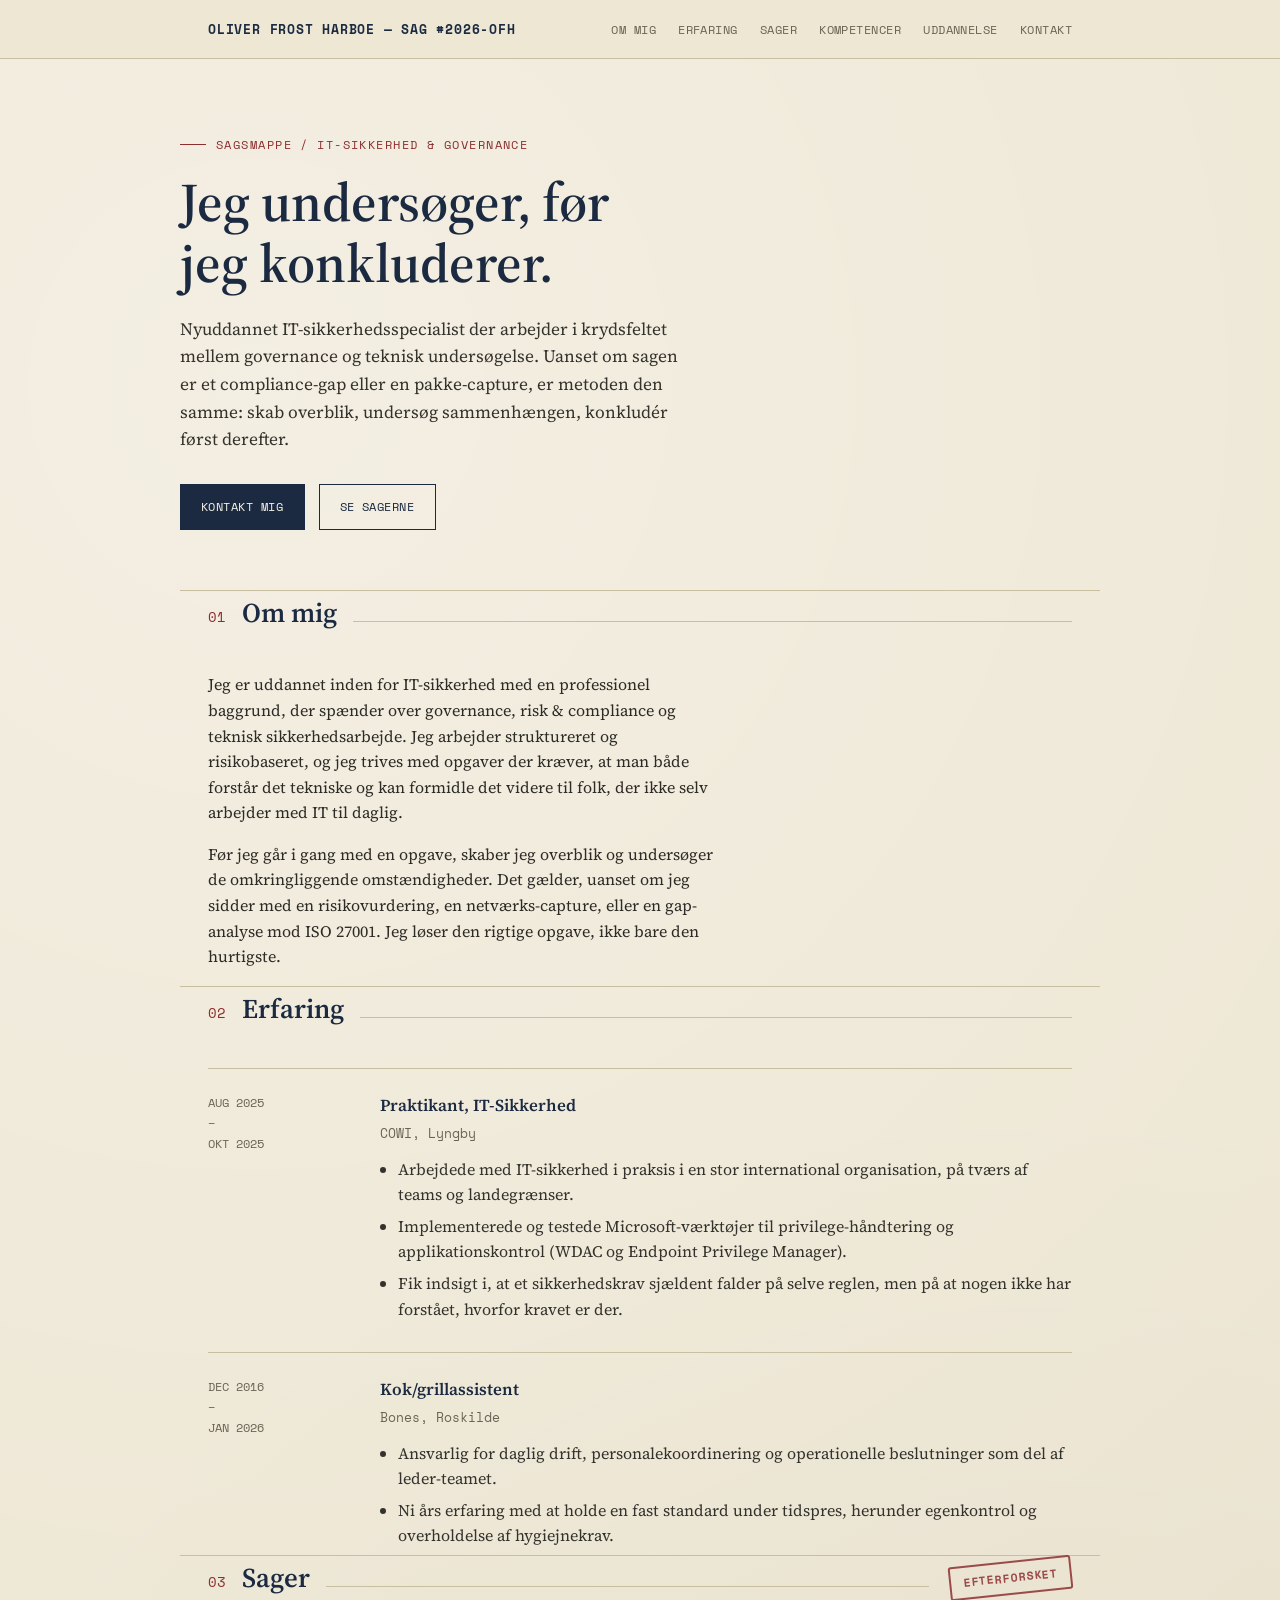
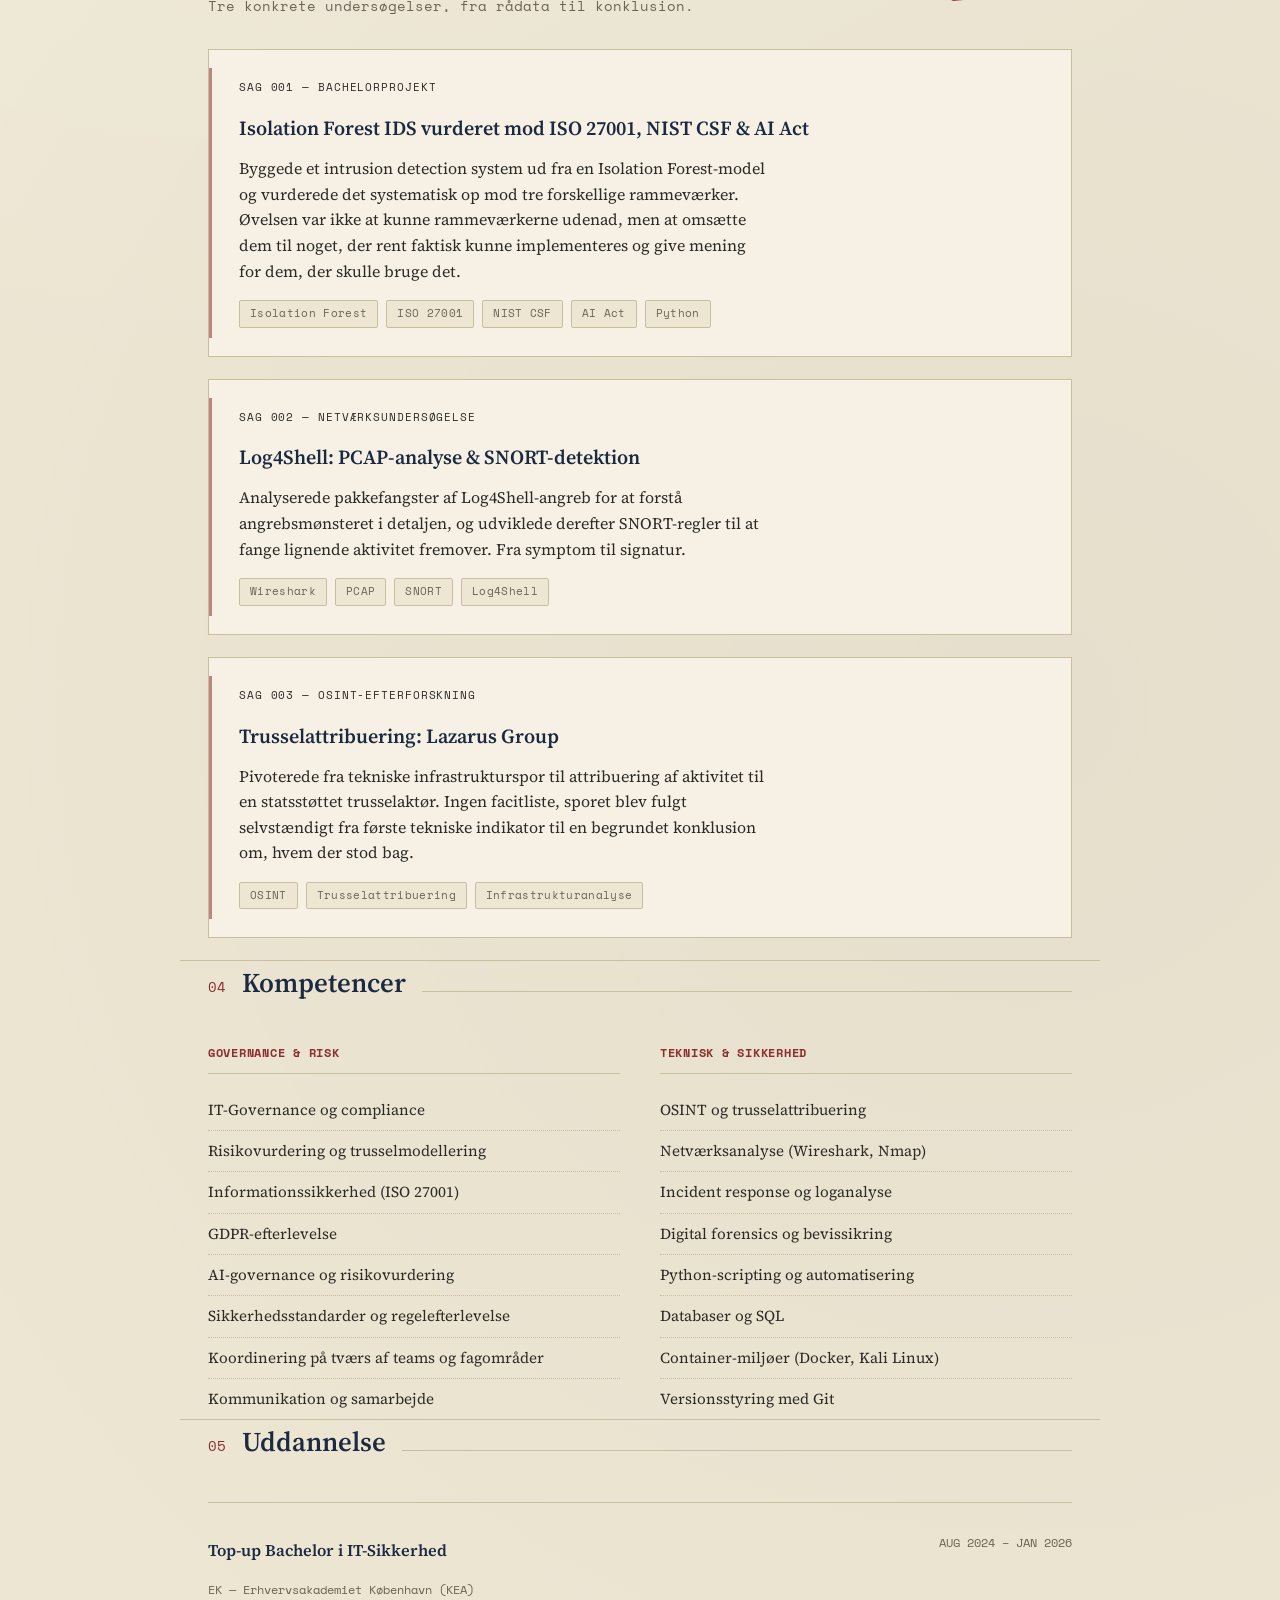
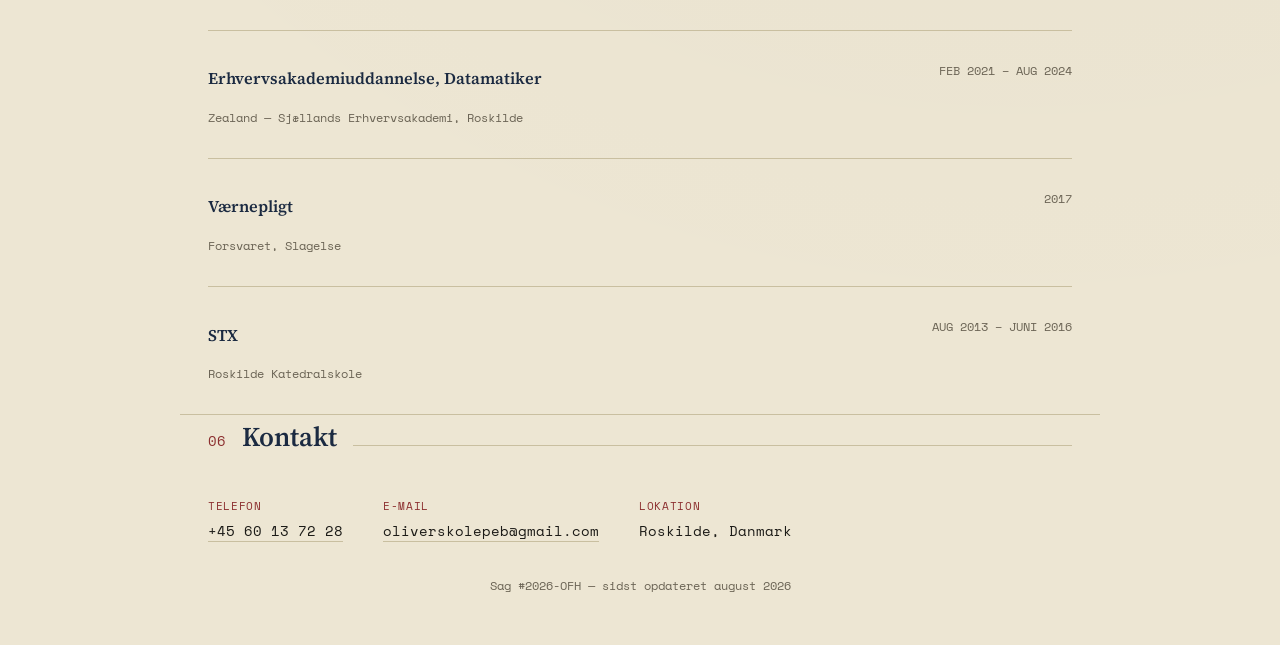
==== index.html @ cbd9ecd0 "Add files via upload" ====
<!DOCTYPE html>
<html lang="da">
<head>
<meta charset="UTF-8">
<meta name="viewport" content="width=device-width, initial-scale=1.0">
<title>Oliver Frost Harboe | IT-sikkerhed &amp; Governance</title>
<meta name="description" content="Oliver Frost Harboe — IT-sikkerhedsspecialist. Governance, risk &amp; compliance samt teknisk sikkerhedsundersøgelse.">
<link rel="preconnect" href="https://fonts.googleapis.com">
<link rel="preconnect" href="https://fonts.gstatic.com" crossorigin>
<link href="https://fonts.googleapis.com/css2?family=Source+Serif+4:opsz,wght@8..60,400;8..60,500;8..60,600;8..60,700&family=Space+Mono:wght@400;700&display=swap" rel="stylesheet">
<style>
  :root{
    --paper:#EDE6D3;
    --paper-light:#F6F1E4;
    --paper-dark:#E2D9C0;
    --ink:#1C1B17;
    --navy:#1B2A41;
    --stamp:#8C2F2F;
    --muted:#6B6455;
    --line:#C9BFA0;
    --serif: "Source Serif 4", Georgia, serif;
    --mono: "Space Mono", "Courier New", monospace;
  }

  *{box-sizing:border-box;}
  html{scroll-behavior:smooth;}
  @media (prefers-reduced-motion: reduce){
    html{scroll-behavior:auto;}
    *{animation-duration:0.01ms !important; animation-iteration-count:1 !important; transition-duration:0.01ms !important;}
  }

  body{
    margin:0;
    background:var(--paper);
    background-image:
      radial-gradient(circle at 20% 10%, rgba(255,255,255,0.35), transparent 45%),
      radial-gradient(circle at 80% 60%, rgba(0,0,0,0.03), transparent 50%);
    color:var(--ink);
    font-family:var(--serif);
    line-height:1.6;
    -webkit-font-smoothing:antialiased;
  }

  a{color:inherit;}
  ::selection{background:var(--stamp); color:var(--paper-light);}

  .wrap{max-width:920px; margin:0 auto; padding:0 28px;}

  /* ---------- nav ---------- */
  header.nav{
    position:sticky; top:0; z-index:50;
    background:rgba(237,230,211,0.92);
    backdrop-filter:blur(6px);
    border-bottom:1px solid var(--line);
  }
  .nav-inner{
    max-width:920px; margin:0 auto; padding:16px 28px;
    display:flex; align-items:baseline; justify-content:space-between;
    gap:16px; flex-wrap:wrap;
  }
  .nav-name{
    font-family:var(--mono); font-weight:700; font-size:0.82rem;
    letter-spacing:0.06em; text-transform:uppercase; color:var(--navy);
    text-decoration:none;
  }
  .nav-links{display:flex; gap:22px; flex-wrap:wrap; list-style:none; margin:0; padding:0;}
  .nav-links a{
    font-family:var(--mono); font-size:0.72rem; letter-spacing:0.04em;
    text-transform:uppercase; text-decoration:none; color:var(--muted);
    border-bottom:1px solid transparent; padding-bottom:2px;
    transition:color 0.15s ease, border-color 0.15s ease;
  }
  .nav-links a:hover, .nav-links a:focus-visible{color:var(--stamp); border-color:var(--stamp);}

  /* ---------- hero ---------- */
  .hero{padding:76px 0 60px; border-bottom:1px solid var(--line);}
  .eyebrow{
    font-family:var(--mono); font-size:0.75rem; letter-spacing:0.12em;
    text-transform:uppercase; color:var(--stamp); margin:0 0 18px;
    display:flex; align-items:center; gap:10px;
  }
  .eyebrow::before{content:""; width:26px; height:1px; background:var(--stamp); display:inline-block;}
  h1.headline{
    font-family:var(--serif); font-weight:600; font-size:clamp(2.1rem, 5vw, 3.4rem);
    line-height:1.12; margin:0 0 22px; max-width:16ch;
    color:var(--navy);
  }
  .hero p.lede{max-width:56ch; font-size:1.08rem; color:#33322c; margin:0 0 30px;}
  .hero-actions{display:flex; gap:14px; flex-wrap:wrap;}
  .btn{
    font-family:var(--mono); font-size:0.78rem; letter-spacing:0.04em;
    text-transform:uppercase; text-decoration:none; padding:12px 20px;
    border:1px solid var(--navy); color:var(--navy); display:inline-block;
    transition:background 0.15s ease, color 0.15s ease;
  }
  .btn:hover, .btn:focus-visible{background:var(--navy); color:var(--paper-light);}
  .btn.primary{background:var(--navy); color:var(--paper-light);}
  .btn.primary:hover, .btn.primary:focus-visible{background:var(--stamp); border-color:var(--stamp);}

  /* ---------- section shell ---------- */
  section{padding:64px 0; border-bottom:1px solid var(--line);}
  section:last-of-type{border-bottom:none;}
  .section-head{display:flex; align-items:baseline; gap:16px; margin-bottom:38px;}
  .section-num{font-family:var(--mono); color:var(--stamp); font-size:0.85rem;}
  h2.section-title{
    font-family:var(--serif); font-weight:600; font-size:1.7rem; margin:0;
    color:var(--navy);
  }
  .section-rule{flex:1; height:1px; background:var(--line);}

  .fade{opacity:0; transform:translateY(14px); transition:opacity 0.6s ease, transform 0.6s ease;}
  .fade.in{opacity:1; transform:translateY(0);}

  /* ---------- about ---------- */
  .about p{max-width:64ch; margin:0 0 16px; color:#2c2b26;}

  /* ---------- experience (dossier entries) ---------- */
  .entry{
    display:grid; grid-template-columns:150px 1fr; gap:22px;
    padding:24px 0; border-top:1px solid var(--line);
  }
  .entry:last-child{padding-bottom:0;}
  .entry-meta{font-family:var(--mono); font-size:0.74rem; color:var(--muted); line-height:1.7;}
  .entry-role{font-weight:600; font-size:1.05rem; color:var(--navy); margin:0 0 4px; font-family:var(--serif);}
  .entry-org{font-family:var(--mono); font-size:0.8rem; color:var(--muted); margin:0 0 12px;}
  .entry ul{margin:0; padding-left:18px; color:#33322c;}
  .entry li{margin-bottom:6px;}

  /* ---------- case files ---------- */
  .stamp{
    display:inline-block; border:2.5px solid var(--stamp); color:var(--stamp);
    font-family:var(--mono); font-weight:700; font-size:0.72rem;
    letter-spacing:0.08em; text-transform:uppercase; padding:6px 12px;
    transform:rotate(-6deg); border-radius:3px;
    mix-blend-mode:multiply; opacity:0.85; white-space:nowrap;
  }
  .case-intro{display:flex; align-items:center; justify-content:space-between; gap:20px; flex-wrap:wrap; margin-bottom:8px;}

  .case{
    background:var(--paper-light);
    border:1px solid var(--line);
    padding:28px 30px;
    margin-bottom:22px;
    position:relative;
  }
  .case::before{
    content:""; position:absolute; left:0; top:18px; bottom:18px; width:3px;
    background:var(--stamp); opacity:0.55;
  }
  .case-tag{
    font-family:var(--mono); font-size:0.7rem; letter-spacing:0.08em;
    text-transform:uppercase; color:var(--stamp); margin:0 0 8px;
  }
  .case h3{font-family:var(--serif); font-size:1.25rem; margin:0 0 12px; color:var(--navy); font-weight:600;}
  .case p{margin:0 0 16px; color:#2c2b26; max-width:66ch;}
  .pills{display:flex; flex-wrap:wrap; gap:8px;}
  .pill{
    font-family:var(--mono); font-size:0.68rem; letter-spacing:0.03em;
    border:1px solid var(--line); color:var(--muted);
    padding:4px 10px; border-radius:2px; background:var(--paper);
  }

  /* ---------- skills ---------- */
  .skills-grid{display:grid; grid-template-columns:1fr 1fr; gap:40px;}
  @media (max-width:640px){.skills-grid{grid-template-columns:1fr;} .entry{grid-template-columns:1fr;}}
  .skill-col h3{
    font-family:var(--mono); font-size:0.78rem; letter-spacing:0.06em;
    text-transform:uppercase; color:var(--stamp); margin:0 0 16px;
    padding-bottom:10px; border-bottom:1px solid var(--line);
  }
  .skill-col ul{list-style:none; margin:0; padding:0;}
  .skill-col li{
    padding:8px 0; border-bottom:1px dotted var(--line);
    font-size:0.95rem; color:#2c2b26;
  }
  .skill-col li:last-child{border-bottom:none;}

  /* ---------- education ---------- */
  .edu-item{padding:18px 0; border-top:1px solid var(--line); display:flex; justify-content:space-between; gap:20px; flex-wrap:wrap;}
  .edu-item:first-child{border-top:none;}
  .edu-name{font-weight:600; color:var(--navy); font-family:var(--serif); font-size:1.02rem;}
  .edu-school{font-family:var(--mono); font-size:0.78rem; color:var(--muted); margin-top:4px;}
  .edu-date{font-family:var(--mono); font-size:0.76rem; color:var(--muted); white-space:nowrap;}

  /* ---------- contact ---------- */
  .contact-grid{display:flex; gap:40px; flex-wrap:wrap;}
  .contact-item{font-family:var(--mono); font-size:0.85rem;}
  .contact-item .label{display:block; color:var(--stamp); font-size:0.7rem; letter-spacing:0.06em; text-transform:uppercase; margin-bottom:6px;}
  .contact-item a{text-decoration:none; border-bottom:1px solid var(--line);}
  .contact-item a:hover, .contact-item a:focus-visible{border-color:var(--stamp); color:var(--stamp);}

  footer{padding:34px 0 50px; font-family:var(--mono); font-size:0.72rem; color:var(--muted); text-align:center;}

  :focus-visible{outline:2px solid var(--stamp); outline-offset:3px;}
</style>
</head>
<body>

<header class="nav">
  <div class="nav-inner">
    <a href="#top" class="nav-name">Oliver Frost Harboe — Sag #2026-OFH</a>
    <ul class="nav-links">
      <li><a href="#om">Om mig</a></li>
      <li><a href="#erfaring">Erfaring</a></li>
      <li><a href="#sager">Sager</a></li>
      <li><a href="#kompetencer">Kompetencer</a></li>
      <li><a href="#uddannelse">Uddannelse</a></li>
      <li><a href="#kontakt">Kontakt</a></li>
    </ul>
  </div>
</header>

<div id="top" class="wrap hero">
  <p class="eyebrow">Sagsmappe / IT-sikkerhed &amp; Governance</p>
  <h1 class="headline">Jeg undersøger, før jeg konkluderer.</h1>
  <p class="lede">Nyuddannet IT-sikkerhedsspecialist der arbejder i krydsfeltet mellem governance og teknisk undersøgelse. Uanset om sagen er et compliance-gap eller en pakke-capture, er metoden den samme: skab overblik, undersøg sammenhængen, konkludér først derefter.</p>
  <div class="hero-actions">
    <a class="btn primary" href="#kontakt">Kontakt mig</a>
    <a class="btn" href="#sager">Se sagerne</a>
  </div>
</div>

<section id="om" class="wrap fade">
  <div class="section-head">
    <span class="section-num">01</span>
    <h2 class="section-title">Om mig</h2>
    <span class="section-rule"></span>
  </div>
  <div class="about">
    <p>Jeg er uddannet inden for IT-sikkerhed med en professionel baggrund, der spænder over governance, risk &amp; compliance og teknisk sikkerhedsarbejde. Jeg arbejder struktureret og risikobaseret, og jeg trives med opgaver der kræver, at man både forstår det tekniske og kan formidle det videre til folk, der ikke selv arbejder med IT til daglig.</p>
    <p>Før jeg går i gang med en opgave, skaber jeg overblik og undersøger de omkringliggende omstændigheder. Det gælder, uanset om jeg sidder med en risikovurdering, en netværks-capture, eller en gap-analyse mod ISO 27001. Jeg løser den rigtige opgave, ikke bare den hurtigste.</p>
  </div>
</section>

<section id="erfaring" class="wrap fade">
  <div class="section-head">
    <span class="section-num">02</span>
    <h2 class="section-title">Erfaring</h2>
    <span class="section-rule"></span>
  </div>

  <div class="entry">
    <div class="entry-meta">AUG 2025<br>–<br>OKT 2025</div>
    <div>
      <p class="entry-role">Praktikant, IT-Sikkerhed</p>
      <p class="entry-org">COWI, Lyngby</p>
      <ul>
        <li>Arbejdede med IT-sikkerhed i praksis i en stor international organisation, på tværs af teams og landegrænser.</li>
        <li>Implementerede og testede Microsoft-værktøjer til privilege-håndtering og applikationskontrol (WDAC og Endpoint Privilege Manager).</li>
        <li>Fik indsigt i, at et sikkerhedskrav sjældent falder på selve reglen, men på at nogen ikke har forstået, hvorfor kravet er der.</li>
      </ul>
    </div>
  </div>

  <div class="entry">
    <div class="entry-meta">DEC 2016<br>–<br>JAN 2026</div>
    <div>
      <p class="entry-role">Kok/grillassistent</p>
      <p class="entry-org">Bones, Roskilde</p>
      <ul>
        <li>Ansvarlig for daglig drift, personalekoordinering og operationelle beslutninger som del af leder-teamet.</li>
        <li>Ni års erfaring med at holde en fast standard under tidspres, herunder egenkontrol og overholdelse af hygiejnekrav.</li>
      </ul>
    </div>
  </div>
</section>

<section id="sager" class="wrap fade">
  <div class="case-intro">
    <div class="section-head" style="margin-bottom:0; flex:1;">
      <span class="section-num">03</span>
      <h2 class="section-title">Sager</h2>
      <span class="section-rule"></span>
    </div>
    <span class="stamp">Efterforsket</span>
  </div>
  <p style="max-width:60ch; color:var(--muted); font-family:var(--mono); font-size:0.85rem; margin:-12px 0 32px;">Tre konkrete undersøgelser, fra rådata til konklusion.</p>

  <div class="case">
    <p class="case-tag">Sag 001 — Bachelorprojekt</p>
    <h3>Isolation Forest IDS vurderet mod ISO 27001, NIST CSF &amp; AI Act</h3>
    <p>Byggede et intrusion detection system ud fra en Isolation Forest-model og vurderede det systematisk op mod tre forskellige rammeværker. Øvelsen var ikke at kunne rammeværkerne udenad, men at omsætte dem til noget, der rent faktisk kunne implementeres og give mening for dem, der skulle bruge det.</p>
    <div class="pills">
      <span class="pill">Isolation Forest</span>
      <span class="pill">ISO 27001</span>
      <span class="pill">NIST CSF</span>
      <span class="pill">AI Act</span>
      <span class="pill">Python</span>
    </div>
  </div>

  <div class="case">
    <p class="case-tag">Sag 002 — Netværksundersøgelse</p>
    <h3>Log4Shell: PCAP-analyse &amp; SNORT-detektion</h3>
    <p>Analyserede pakkefangster af Log4Shell-angreb for at forstå angrebsmønsteret i detaljen, og udviklede derefter SNORT-regler til at fange lignende aktivitet fremover. Fra symptom til signatur.</p>
    <div class="pills">
      <span class="pill">Wireshark</span>
      <span class="pill">PCAP</span>
      <span class="pill">SNORT</span>
      <span class="pill">Log4Shell</span>
    </div>
  </div>

  <div class="case">
    <p class="case-tag">Sag 003 — OSINT-efterforskning</p>
    <h3>Trusselattribuering: Lazarus Group</h3>
    <p>Pivoterede fra tekniske infrastrukturspor til attribuering af aktivitet til en statsstøttet trusselaktør. Ingen facitliste, sporet blev fulgt selvstændigt fra første tekniske indikator til en begrundet konklusion om, hvem der stod bag.</p>
    <div class="pills">
      <span class="pill">OSINT</span>
      <span class="pill">Trusselattribuering</span>
      <span class="pill">Infrastrukturanalyse</span>
    </div>
  </div>
</section>

<section id="kompetencer" class="wrap fade">
  <div class="section-head">
    <span class="section-num">04</span>
    <h2 class="section-title">Kompetencer</h2>
    <span class="section-rule"></span>
  </div>
  <div class="skills-grid">
    <div class="skill-col">
      <h3>Governance &amp; Risk</h3>
      <ul>
        <li>IT-Governance og compliance</li>
        <li>Risikovurdering og trusselmodellering</li>
        <li>Informationssikkerhed (ISO 27001)</li>
        <li>GDPR-efterlevelse</li>
        <li>AI-governance og risikovurdering</li>
        <li>Sikkerhedsstandarder og regelefterlevelse</li>
        <li>Koordinering på tværs af teams og fagområder</li>
        <li>Kommunikation og samarbejde</li>
      </ul>
    </div>
    <div class="skill-col">
      <h3>Teknisk &amp; Sikkerhed</h3>
      <ul>
        <li>OSINT og trusselattribuering</li>
        <li>Netværksanalyse (Wireshark, Nmap)</li>
        <li>Incident response og loganalyse</li>
        <li>Digital forensics og bevissikring</li>
        <li>Python-scripting og automatisering</li>
        <li>Databaser og SQL</li>
        <li>Container-miljøer (Docker, Kali Linux)</li>
        <li>Versionsstyring med Git</li>
      </ul>
    </div>
  </div>
</section>

<section id="uddannelse" class="wrap fade">
  <div class="section-head">
    <span class="section-num">05</span>
    <h2 class="section-title">Uddannelse</h2>
    <span class="section-rule"></span>
  </div>

  <div class="edu-item">
    <div>
      <p class="edu-name">Top-up Bachelor i IT-Sikkerhed</p>
      <p class="edu-school">EK — Erhvervsakademiet København (KEA)</p>
    </div>
    <p class="edu-date">AUG 2024 – JAN 2026</p>
  </div>
  <div class="edu-item">
    <div>
      <p class="edu-name">Erhvervsakademiuddannelse, Datamatiker</p>
      <p class="edu-school">Zealand — Sjællands Erhvervsakademi, Roskilde</p>
    </div>
    <p class="edu-date">FEB 2021 – AUG 2024</p>
  </div>
  <div class="edu-item">
    <div>
      <p class="edu-name">Værnepligt</p>
      <p class="edu-school">Forsvaret, Slagelse</p>
    </div>
    <p class="edu-date">2017</p>
  </div>
  <div class="edu-item">
    <div>
      <p class="edu-name">STX</p>
      <p class="edu-school">Roskilde Katedralskole</p>
    </div>
    <p class="edu-date">AUG 2013 – JUNI 2016</p>
  </div>
</section>

<section id="kontakt" class="wrap fade">
  <div class="section-head">
    <span class="section-num">06</span>
    <h2 class="section-title">Kontakt</h2>
    <span class="section-rule"></span>
  </div>
  <div class="contact-grid">
    <div class="contact-item">
      <span class="label">Telefon</span>
      <a href="tel:+4560137228">+45 60 13 72 28</a>
    </div>
    <div class="contact-item">
      <span class="label">E-mail</span>
      <a href="mailto:oliverskolepeb@gmail.com">oliverskolepeb@gmail.com</a>
    </div>
    <div class="contact-item">
      <span class="label">Lokation</span>
      Roskilde, Danmark
    </div>
  </div>
</section>

<footer>
  Sag #2026-OFH — sidst opdateret august 2026
</footer>

<script>
  var els = document.querySelectorAll('.fade');
  if('IntersectionObserver' in window){
    var obs = new IntersectionObserver(function(entries){
      entries.forEach(function(e){
        if(e.isIntersecting){ e.target.classList.add('in'); obs.unobserve(e.target); }
      });
    }, {threshold:0.08});
    els.forEach(function(el){ obs.observe(el); });
  } else {
    els.forEach(function(el){ el.classList.add('in'); });
  }
</script>

</body>
</html>
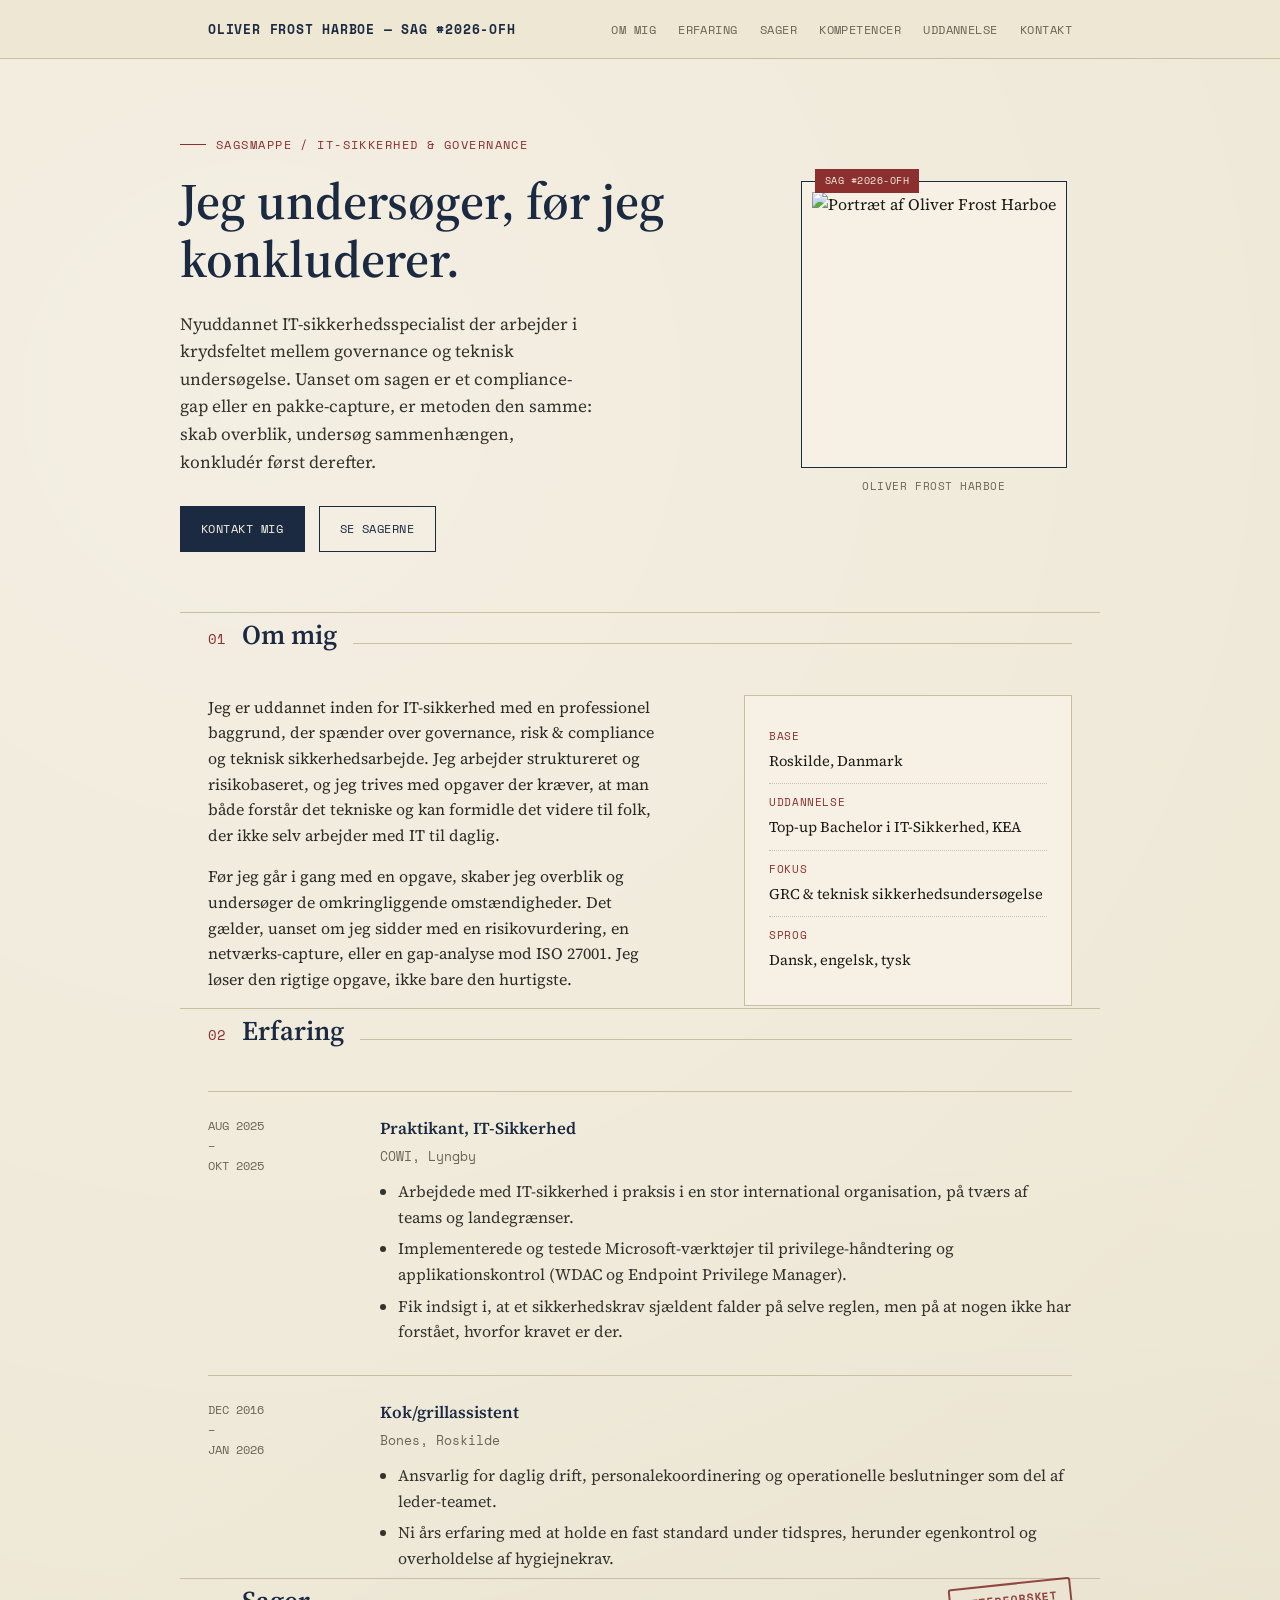
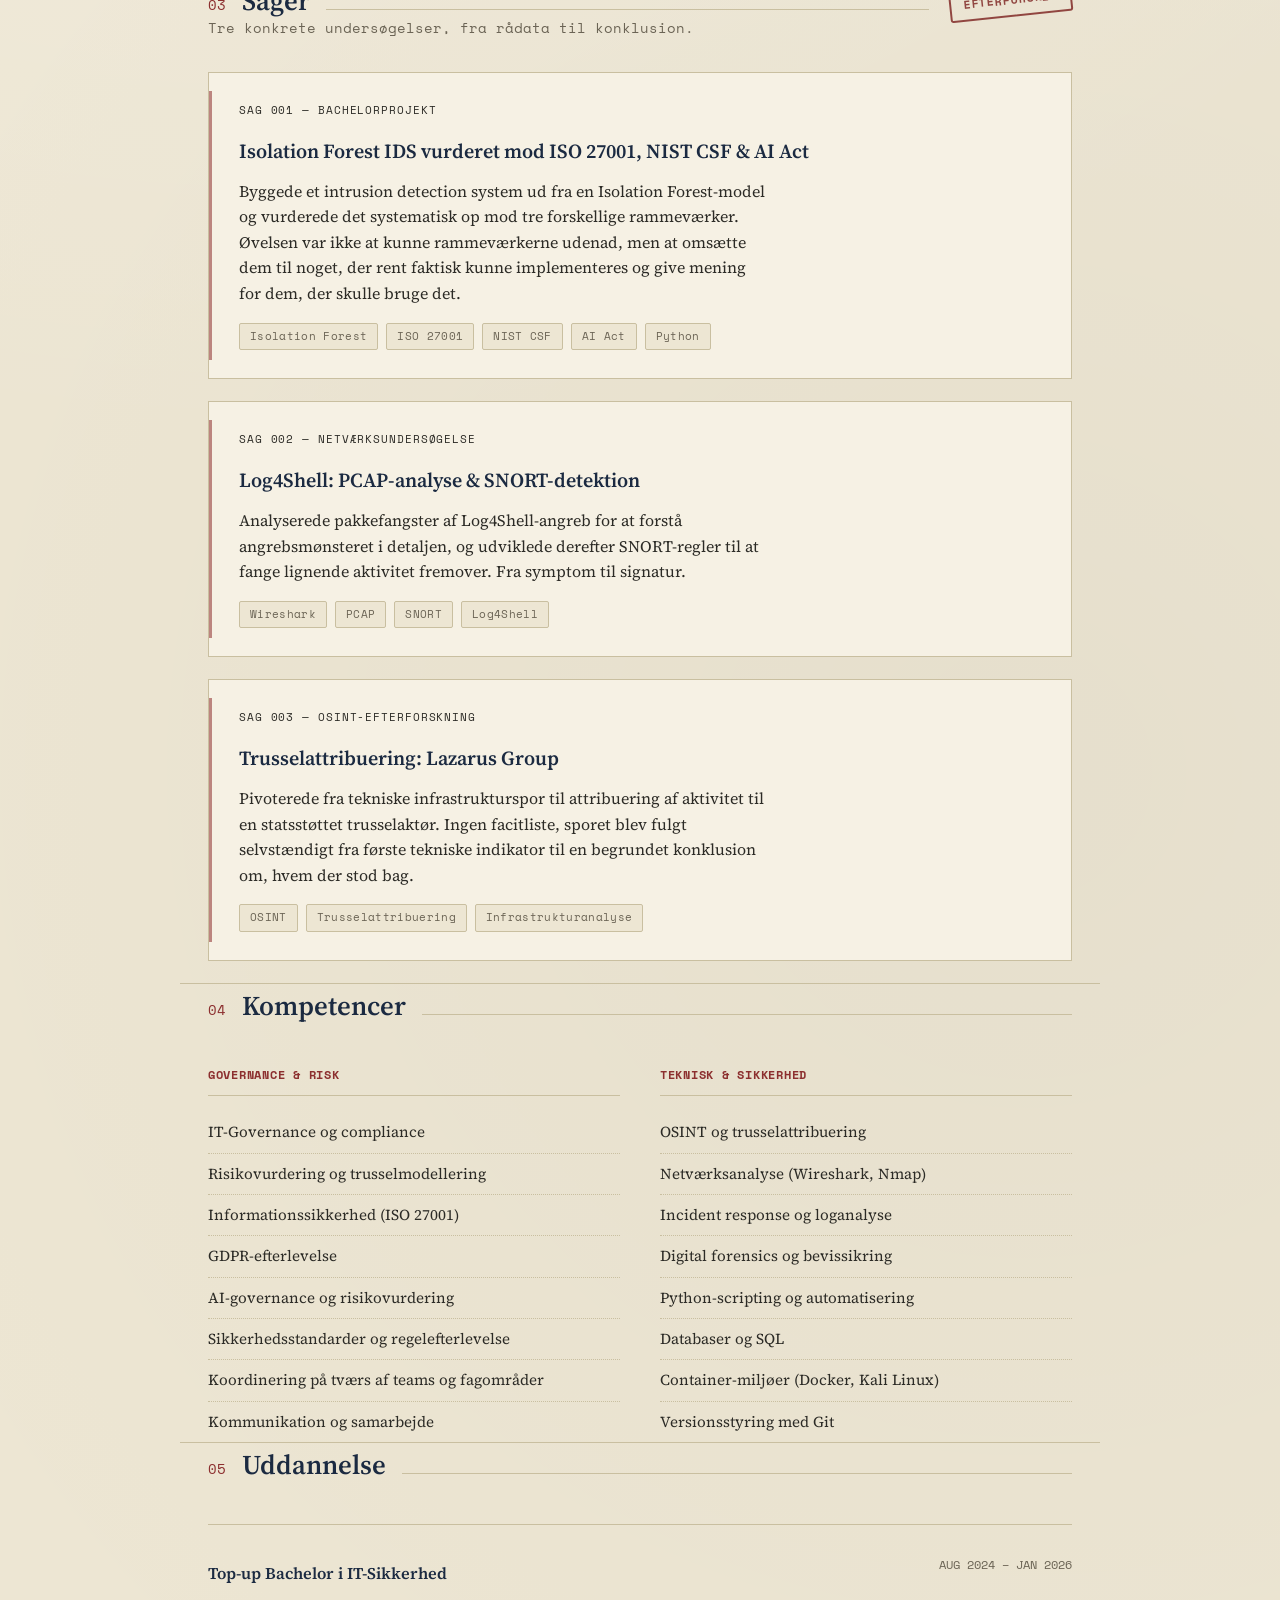
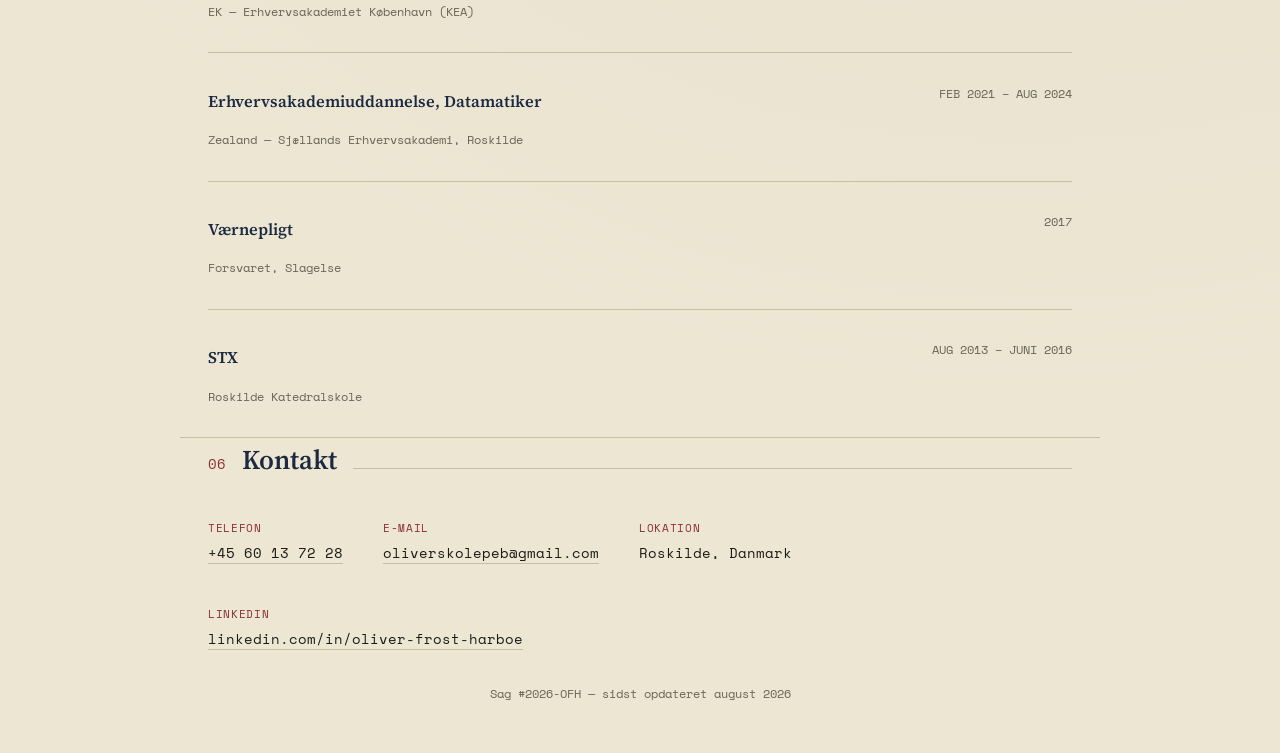
==== commit eea58685: "Add files via upload" ====
--- a/index.html
+++ b/index.html
@@ -74,6 +74,8 @@
 
   /* ---------- hero ---------- */
   .hero{padding:76px 0 60px; border-bottom:1px solid var(--line);}
+  .hero-grid{display:grid; grid-template-columns:1.3fr 0.8fr; gap:48px; align-items:center;}
+  @media (max-width:760px){.hero-grid{grid-template-columns:1fr;}}
   .eyebrow{
     font-family:var(--mono); font-size:0.75rem; letter-spacing:0.12em;
     text-transform:uppercase; color:var(--stamp); margin:0 0 18px;
@@ -81,12 +83,28 @@
   }
   .eyebrow::before{content:""; width:26px; height:1px; background:var(--stamp); display:inline-block;}
   h1.headline{
-    font-family:var(--serif); font-weight:600; font-size:clamp(2.1rem, 5vw, 3.4rem);
-    line-height:1.12; margin:0 0 22px; max-width:16ch;
+    font-family:var(--serif); font-weight:600; font-size:clamp(2.1rem, 5vw, 3.2rem);
+    line-height:1.14; margin:0 0 22px;
     color:var(--navy);
   }
-  .hero p.lede{max-width:56ch; font-size:1.08rem; color:#33322c; margin:0 0 30px;}
+  .hero p.lede{font-size:1.08rem; color:#33322c; margin:0 0 30px; max-width:46ch;}
   .hero-actions{display:flex; gap:14px; flex-wrap:wrap;}
+
+  .id-photo{position:relative; justify-self:center;}
+  .id-photo .frame{
+    width:100%; max-width:280px; aspect-ratio:1/1.08;
+    border:1px solid var(--navy); padding:10px; background:var(--paper-light);
+  }
+  .id-photo img{width:100%; height:100%; object-fit:cover; display:block;}
+  .id-photo .cap{
+    font-family:var(--mono); font-size:0.66rem; letter-spacing:0.05em;
+    color:var(--muted); text-align:center; margin-top:10px; text-transform:uppercase;
+  }
+  .id-photo .tab{
+    position:absolute; top:-12px; left:14px; background:var(--stamp); color:var(--paper-light);
+    font-family:var(--mono); font-size:0.62rem; letter-spacing:0.05em; text-transform:uppercase;
+    padding:4px 10px;
+  }
   .btn{
     font-family:var(--mono); font-size:0.78rem; letter-spacing:0.04em;
     text-transform:uppercase; text-decoration:none; padding:12px 20px;
@@ -108,11 +126,17 @@
   }
   .section-rule{flex:1; height:1px; background:var(--line);}
 
-  .fade{opacity:0; transform:translateY(14px); transition:opacity 0.6s ease, transform 0.6s ease;}
-  .fade.in{opacity:1; transform:translateY(0);}
+
 
   /* ---------- about ---------- */
-  .about p{max-width:64ch; margin:0 0 16px; color:#2c2b26;}
+  .about-grid{display:grid; grid-template-columns:1.5fr 1fr; gap:44px;}
+  @media (max-width:700px){.about-grid{grid-template-columns:1fr;}}
+  .about p{margin:0 0 16px; color:#2c2b26; max-width:56ch;}
+  .facts{background:var(--paper-light); border:1px solid var(--line); padding:22px 24px; align-self:start;}
+  .facts .fact{padding:10px 0; border-bottom:1px dotted var(--line);}
+  .facts .fact:last-child{border-bottom:none;}
+  .facts .fact-label{display:block; font-family:var(--mono); font-size:0.66rem; letter-spacing:0.06em; text-transform:uppercase; color:var(--stamp); margin-bottom:3px;}
+  .facts .fact-value{font-size:0.92rem; color:var(--ink);}
 
   /* ---------- experience (dossier entries) ---------- */
   .entry{
@@ -211,28 +235,47 @@
 </header>
 
 <div id="top" class="wrap hero">
-  <p class="eyebrow">Sagsmappe / IT-sikkerhed &amp; Governance</p>
-  <h1 class="headline">Jeg undersøger, før jeg konkluderer.</h1>
-  <p class="lede">Nyuddannet IT-sikkerhedsspecialist der arbejder i krydsfeltet mellem governance og teknisk undersøgelse. Uanset om sagen er et compliance-gap eller en pakke-capture, er metoden den samme: skab overblik, undersøg sammenhængen, konkludér først derefter.</p>
-  <div class="hero-actions">
-    <a class="btn primary" href="#kontakt">Kontakt mig</a>
-    <a class="btn" href="#sager">Se sagerne</a>
+  <div class="hero-grid">
+    <div>
+      <p class="eyebrow">Sagsmappe / IT-sikkerhed &amp; Governance</p>
+      <h1 class="headline">Jeg undersøger, før jeg konkluderer.</h1>
+      <p class="lede">Nyuddannet IT-sikkerhedsspecialist der arbejder i krydsfeltet mellem governance og teknisk undersøgelse. Uanset om sagen er et compliance-gap eller en pakke-capture, er metoden den samme: skab overblik, undersøg sammenhængen, konkludér først derefter.</p>
+      <div class="hero-actions">
+        <a class="btn primary" href="#kontakt">Kontakt mig</a>
+        <a class="btn" href="#sager">Se sagerne</a>
+      </div>
+    </div>
+    <div class="id-photo">
+      <div class="frame">
+        <span class="tab">Sag #2026-OFH</span>
+        <img src="images/oliver.jpg" alt="Portræt af Oliver Frost Harboe">
+      </div>
+      <p class="cap">Oliver Frost Harboe</p>
+    </div>
   </div>
 </div>
 
-<section id="om" class="wrap fade">
+<section id="om" class="wrap">
   <div class="section-head">
     <span class="section-num">01</span>
     <h2 class="section-title">Om mig</h2>
     <span class="section-rule"></span>
   </div>
-  <div class="about">
-    <p>Jeg er uddannet inden for IT-sikkerhed med en professionel baggrund, der spænder over governance, risk &amp; compliance og teknisk sikkerhedsarbejde. Jeg arbejder struktureret og risikobaseret, og jeg trives med opgaver der kræver, at man både forstår det tekniske og kan formidle det videre til folk, der ikke selv arbejder med IT til daglig.</p>
-    <p>Før jeg går i gang med en opgave, skaber jeg overblik og undersøger de omkringliggende omstændigheder. Det gælder, uanset om jeg sidder med en risikovurdering, en netværks-capture, eller en gap-analyse mod ISO 27001. Jeg løser den rigtige opgave, ikke bare den hurtigste.</p>
-  </div>
-</section>
-
-<section id="erfaring" class="wrap fade">
+  <div class="about-grid">
+    <div class="about">
+      <p>Jeg er uddannet inden for IT-sikkerhed med en professionel baggrund, der spænder over governance, risk &amp; compliance og teknisk sikkerhedsarbejde. Jeg arbejder struktureret og risikobaseret, og jeg trives med opgaver der kræver, at man både forstår det tekniske og kan formidle det videre til folk, der ikke selv arbejder med IT til daglig.</p>
+      <p>Før jeg går i gang med en opgave, skaber jeg overblik og undersøger de omkringliggende omstændigheder. Det gælder, uanset om jeg sidder med en risikovurdering, en netværks-capture, eller en gap-analyse mod ISO 27001. Jeg løser den rigtige opgave, ikke bare den hurtigste.</p>
+    </div>
+    <div class="facts">
+      <div class="fact"><span class="fact-label">Base</span><span class="fact-value">Roskilde, Danmark</span></div>
+      <div class="fact"><span class="fact-label">Uddannelse</span><span class="fact-value">Top-up Bachelor i IT-Sikkerhed, KEA</span></div>
+      <div class="fact"><span class="fact-label">Fokus</span><span class="fact-value">GRC &amp; teknisk sikkerhedsundersøgelse</span></div>
+      <div class="fact"><span class="fact-label">Sprog</span><span class="fact-value">Dansk, engelsk, tysk</span></div>
+    </div>
+  </div>
+</section>
+
+<section id="erfaring" class="wrap">
   <div class="section-head">
     <span class="section-num">02</span>
     <h2 class="section-title">Erfaring</h2>
@@ -265,7 +308,7 @@
   </div>
 </section>
 
-<section id="sager" class="wrap fade">
+<section id="sager" class="wrap">
   <div class="case-intro">
     <div class="section-head" style="margin-bottom:0; flex:1;">
       <span class="section-num">03</span>
@@ -313,7 +356,7 @@
   </div>
 </section>
 
-<section id="kompetencer" class="wrap fade">
+<section id="kompetencer" class="wrap">
   <div class="section-head">
     <span class="section-num">04</span>
     <h2 class="section-title">Kompetencer</h2>
@@ -349,7 +392,7 @@
   </div>
 </section>
 
-<section id="uddannelse" class="wrap fade">
+<section id="uddannelse" class="wrap">
   <div class="section-head">
     <span class="section-num">05</span>
     <h2 class="section-title">Uddannelse</h2>
@@ -386,7 +429,7 @@
   </div>
 </section>
 
-<section id="kontakt" class="wrap fade">
+<section id="kontakt" class="wrap">
   <div class="section-head">
     <span class="section-num">06</span>
     <h2 class="section-title">Kontakt</h2>
@@ -405,6 +448,10 @@
       <span class="label">Lokation</span>
       Roskilde, Danmark
     </div>
+    <div class="contact-item">
+      <span class="label">LinkedIn</span>
+      <a href="https://www.linkedin.com/in/oliver-frost-harboe/" target="_blank" rel="noopener">linkedin.com/in/oliver-frost-harboe</a>
+    </div>
   </div>
 </section>
 
@@ -412,19 +459,5 @@
   Sag #2026-OFH — sidst opdateret august 2026
 </footer>
 
-<script>
-  var els = document.querySelectorAll('.fade');
-  if('IntersectionObserver' in window){
-    var obs = new IntersectionObserver(function(entries){
-      entries.forEach(function(e){
-        if(e.isIntersecting){ e.target.classList.add('in'); obs.unobserve(e.target); }
-      });
-    }, {threshold:0.08});
-    els.forEach(function(el){ obs.observe(el); });
-  } else {
-    els.forEach(function(el){ el.classList.add('in'); });
-  }
-</script>
-
 </body>
 </html>
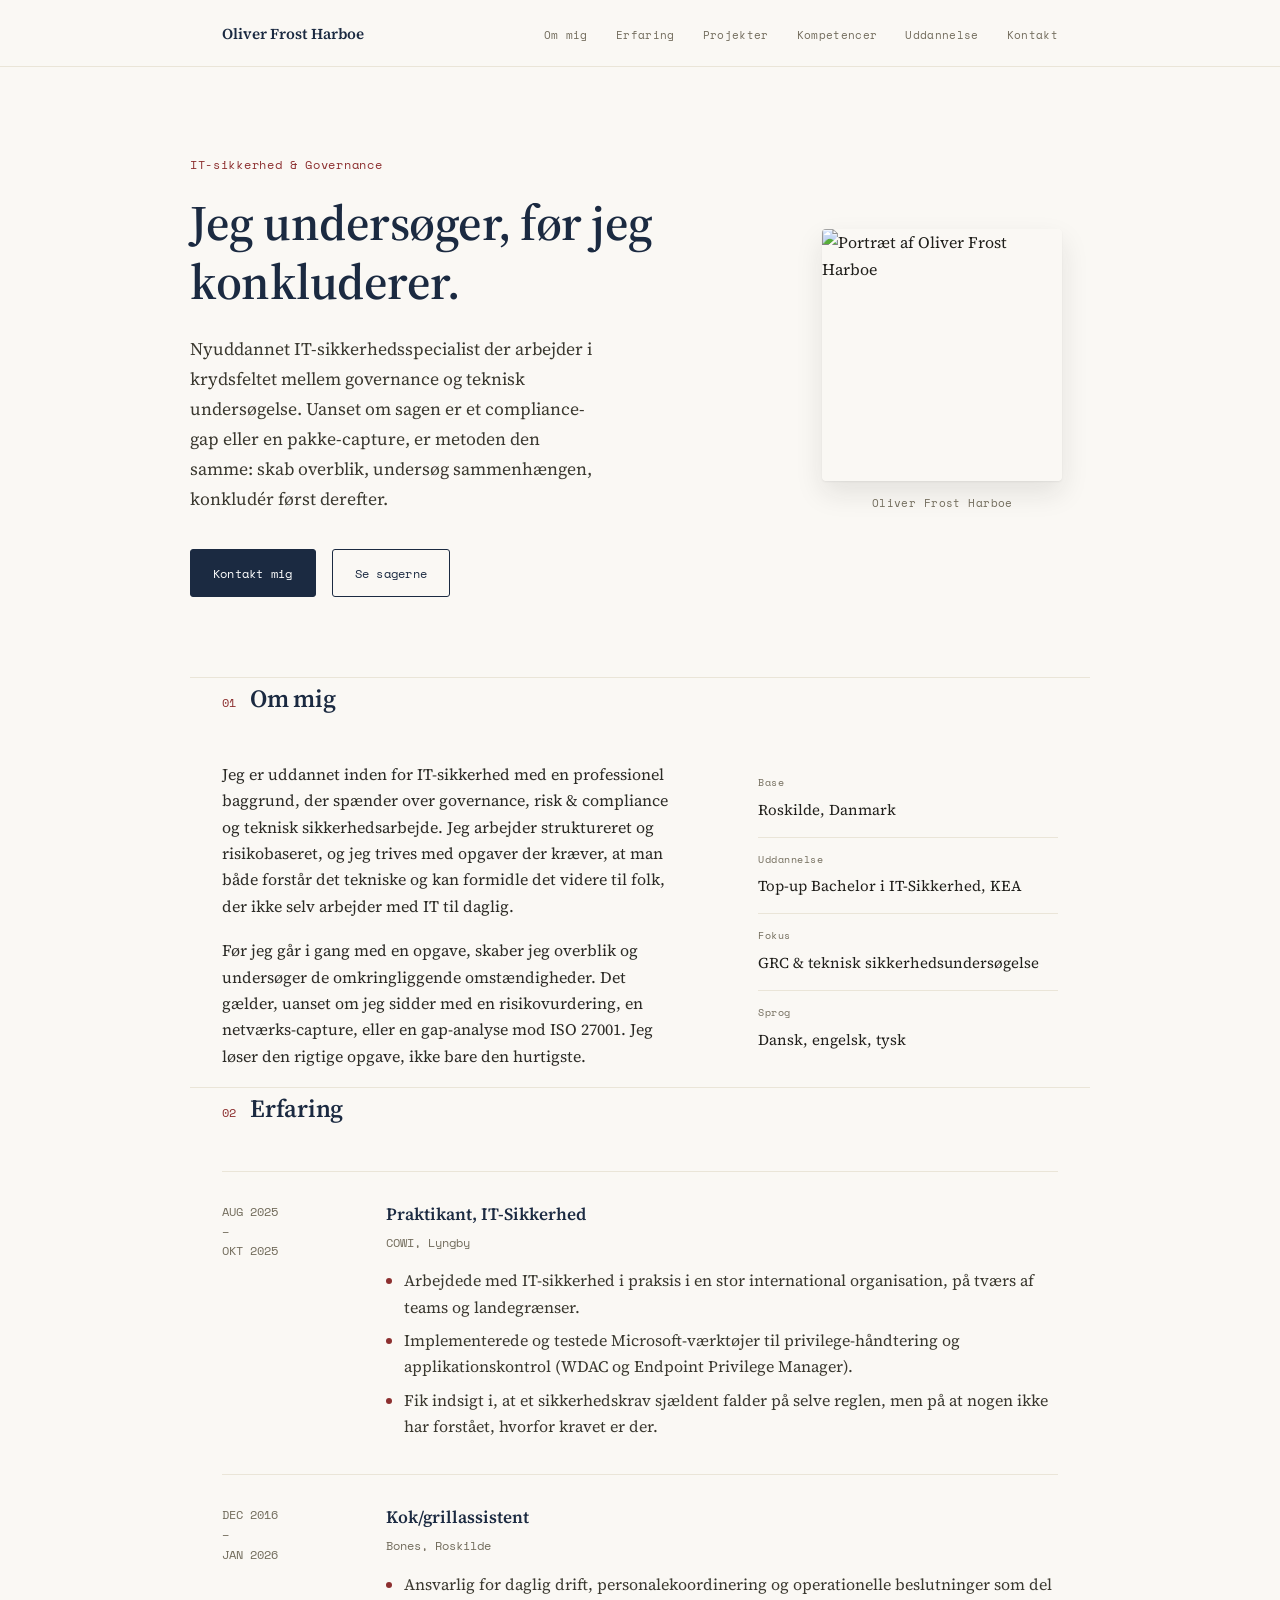
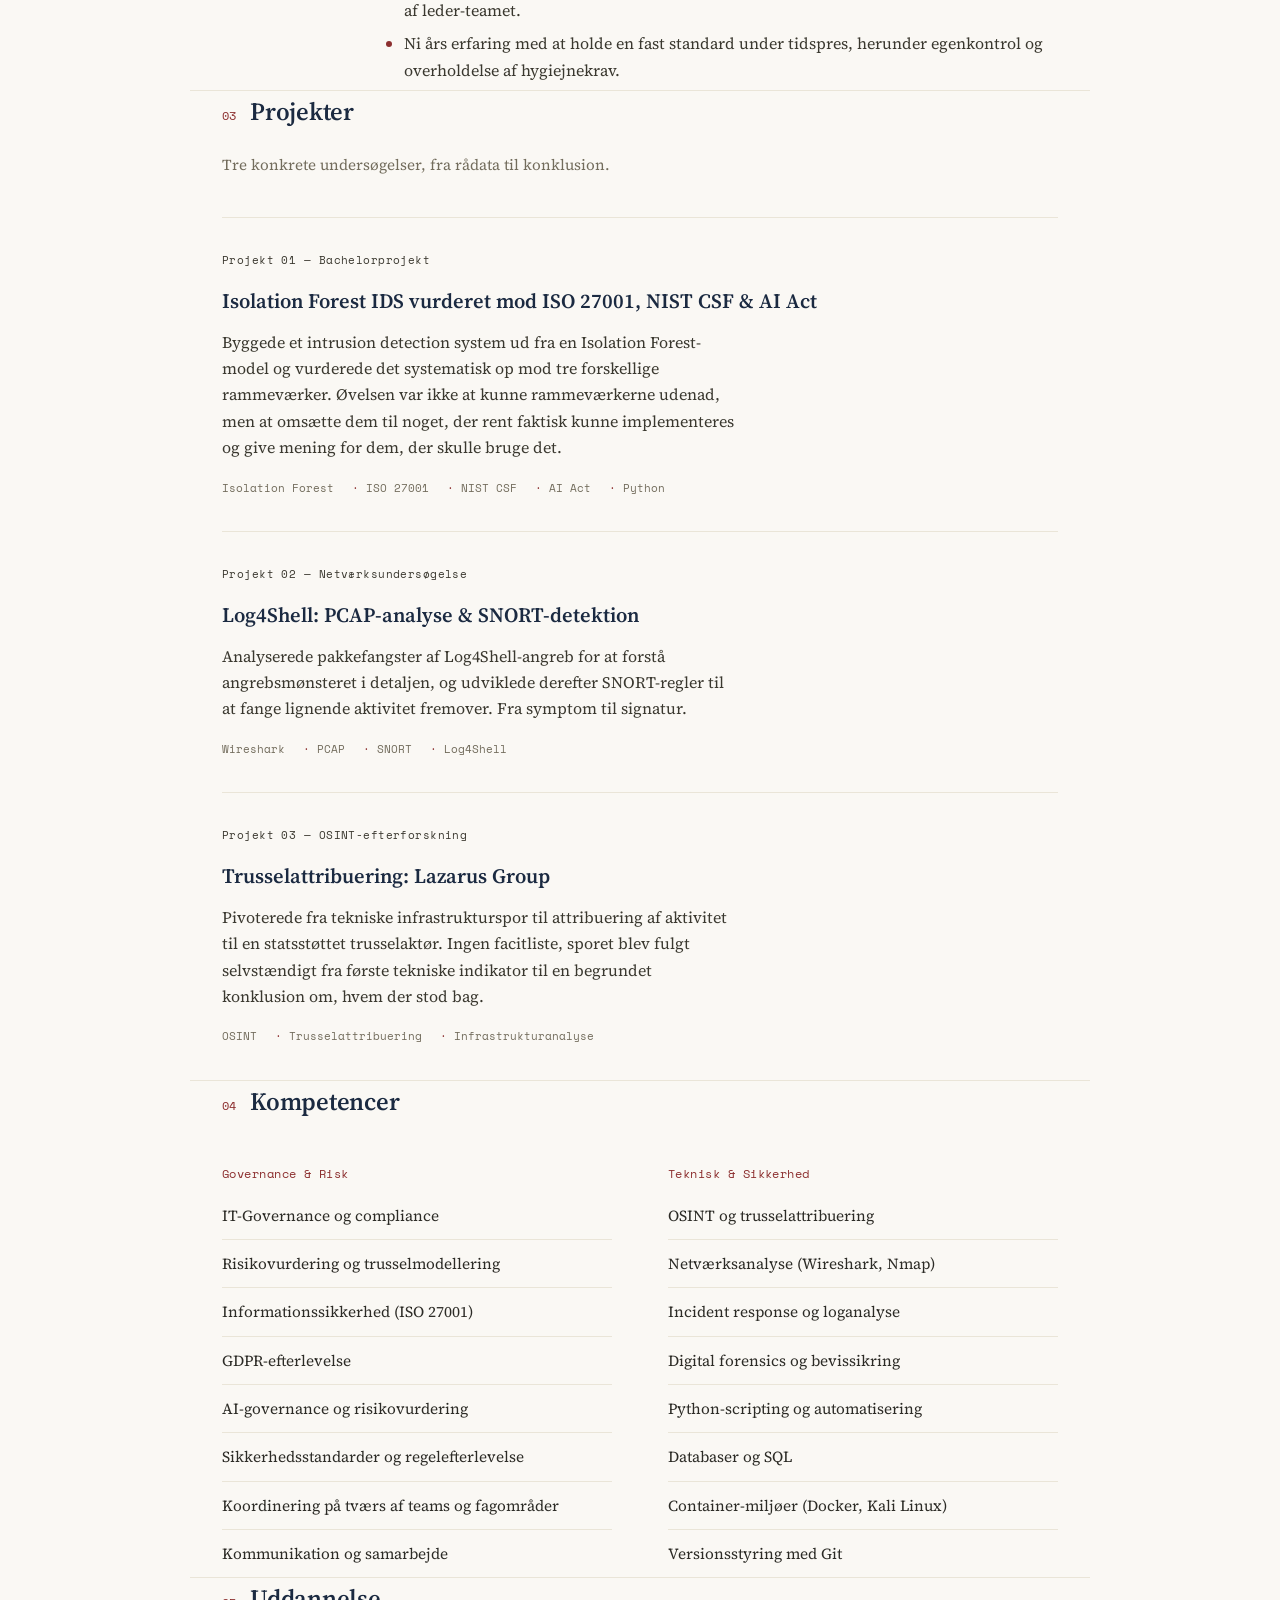
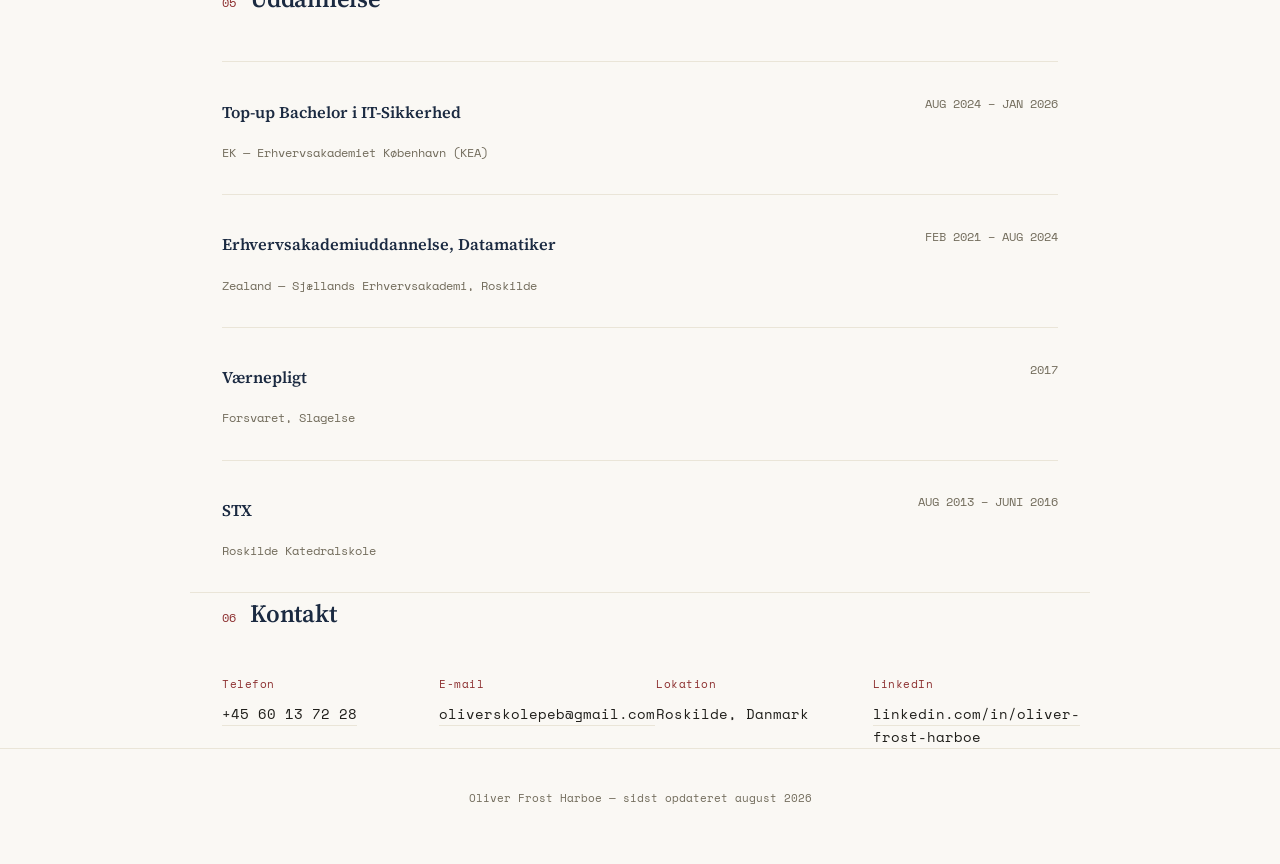
==== commit 5041385c: "Add files via upload" ====
--- a/index.html
+++ b/index.html
@@ -10,14 +10,13 @@
 <link href="https://fonts.googleapis.com/css2?family=Source+Serif+4:opsz,wght@8..60,400;8..60,500;8..60,600;8..60,700&family=Space+Mono:wght@400;700&display=swap" rel="stylesheet">
 <style>
   :root{
-    --paper:#EDE6D3;
-    --paper-light:#F6F1E4;
-    --paper-dark:#E2D9C0;
-    --ink:#1C1B17;
+    --bg:#FAF8F4;
+    --surface:#FFFFFF;
+    --ink:#201F1B;
     --navy:#1B2A41;
-    --stamp:#8C2F2F;
-    --muted:#6B6455;
-    --line:#C9BFA0;
+    --accent:#8C2F2F;
+    --muted:#726C5C;
+    --line:#EAE5D8;
     --serif: "Source Serif 4", Georgia, serif;
     --mono: "Space Mono", "Courier New", monospace;
   }
@@ -31,202 +30,177 @@
 
   body{
     margin:0;
-    background:var(--paper);
-    background-image:
-      radial-gradient(circle at 20% 10%, rgba(255,255,255,0.35), transparent 45%),
-      radial-gradient(circle at 80% 60%, rgba(0,0,0,0.03), transparent 50%);
+    background:var(--bg);
     color:var(--ink);
     font-family:var(--serif);
-    line-height:1.6;
+    line-height:1.65;
     -webkit-font-smoothing:antialiased;
   }
 
   a{color:inherit;}
-  ::selection{background:var(--stamp); color:var(--paper-light);}
-
-  .wrap{max-width:920px; margin:0 auto; padding:0 28px;}
+  ::selection{background:var(--accent); color:#fff;}
+
+  .wrap{max-width:900px; margin:0 auto; padding:0 32px;}
 
   /* ---------- nav ---------- */
   header.nav{
     position:sticky; top:0; z-index:50;
-    background:rgba(237,230,211,0.92);
+    background:rgba(250,248,244,0.9);
     backdrop-filter:blur(6px);
     border-bottom:1px solid var(--line);
   }
   .nav-inner{
-    max-width:920px; margin:0 auto; padding:16px 28px;
-    display:flex; align-items:baseline; justify-content:space-between;
+    max-width:900px; margin:0 auto; padding:20px 32px;
+    display:flex; align-items:center; justify-content:space-between;
     gap:16px; flex-wrap:wrap;
   }
   .nav-name{
-    font-family:var(--mono); font-weight:700; font-size:0.82rem;
-    letter-spacing:0.06em; text-transform:uppercase; color:var(--navy);
-    text-decoration:none;
-  }
-  .nav-links{display:flex; gap:22px; flex-wrap:wrap; list-style:none; margin:0; padding:0;}
+    font-family:var(--serif); font-weight:600; font-size:0.95rem;
+    color:var(--navy); text-decoration:none;
+  }
+  .nav-links{display:flex; gap:28px; flex-wrap:wrap; list-style:none; margin:0; padding:0;}
   .nav-links a{
-    font-family:var(--mono); font-size:0.72rem; letter-spacing:0.04em;
-    text-transform:uppercase; text-decoration:none; color:var(--muted);
-    border-bottom:1px solid transparent; padding-bottom:2px;
-    transition:color 0.15s ease, border-color 0.15s ease;
-  }
-  .nav-links a:hover, .nav-links a:focus-visible{color:var(--stamp); border-color:var(--stamp);}
+    font-family:var(--mono); font-size:0.7rem; letter-spacing:0.03em;
+    text-decoration:none; color:var(--muted);
+    transition:color 0.15s ease;
+  }
+  .nav-links a:hover, .nav-links a:focus-visible{color:var(--accent);}
 
   /* ---------- hero ---------- */
-  .hero{padding:76px 0 60px; border-bottom:1px solid var(--line);}
-  .hero-grid{display:grid; grid-template-columns:1.3fr 0.8fr; gap:48px; align-items:center;}
+  .hero{padding:88px 0 80px;}
+  .hero-grid{display:grid; grid-template-columns:1.3fr 0.7fr; gap:56px; align-items:center;}
   @media (max-width:760px){.hero-grid{grid-template-columns:1fr;}}
   .eyebrow{
-    font-family:var(--mono); font-size:0.75rem; letter-spacing:0.12em;
-    text-transform:uppercase; color:var(--stamp); margin:0 0 18px;
-    display:flex; align-items:center; gap:10px;
-  }
-  .eyebrow::before{content:""; width:26px; height:1px; background:var(--stamp); display:inline-block;}
+    font-family:var(--mono); font-size:0.72rem; letter-spacing:0.06em;
+    color:var(--accent); margin:0 0 20px;
+  }
   h1.headline{
-    font-family:var(--serif); font-weight:600; font-size:clamp(2.1rem, 5vw, 3.2rem);
-    line-height:1.14; margin:0 0 22px;
+    font-family:var(--serif); font-weight:600; font-size:clamp(2.2rem, 4.8vw, 3.1rem);
+    line-height:1.18; margin:0 0 24px; letter-spacing:-0.01em;
     color:var(--navy);
   }
-  .hero p.lede{font-size:1.08rem; color:#33322c; margin:0 0 30px; max-width:46ch;}
-  .hero-actions{display:flex; gap:14px; flex-wrap:wrap;}
-
-  .id-photo{position:relative; justify-self:center;}
+  .hero p.lede{font-size:1.1rem; color:#3a382f; margin:0 0 34px; max-width:46ch; line-height:1.7;}
+  .hero-actions{display:flex; gap:16px; flex-wrap:wrap; align-items:center;}
+
+  .id-photo{justify-self:center; width:100%; max-width:240px;}
   .id-photo .frame{
-    width:100%; max-width:280px; aspect-ratio:1/1.08;
-    border:1px solid var(--navy); padding:10px; background:var(--paper-light);
+    width:100%; aspect-ratio:1/1.05; overflow:hidden;
+    border-radius:4px;
+    box-shadow:0 1px 2px rgba(32,31,27,0.06), 0 12px 28px rgba(32,31,27,0.10);
   }
   .id-photo img{width:100%; height:100%; object-fit:cover; display:block;}
   .id-photo .cap{
-    font-family:var(--mono); font-size:0.66rem; letter-spacing:0.05em;
-    color:var(--muted); text-align:center; margin-top:10px; text-transform:uppercase;
-  }
-  .id-photo .tab{
-    position:absolute; top:-12px; left:14px; background:var(--stamp); color:var(--paper-light);
-    font-family:var(--mono); font-size:0.62rem; letter-spacing:0.05em; text-transform:uppercase;
-    padding:4px 10px;
-  }
+    font-family:var(--mono); font-size:0.66rem; letter-spacing:0.04em;
+    color:var(--muted); text-align:center; margin-top:14px;
+  }
+
   .btn{
-    font-family:var(--mono); font-size:0.78rem; letter-spacing:0.04em;
-    text-transform:uppercase; text-decoration:none; padding:12px 20px;
+    font-family:var(--mono); font-size:0.76rem; letter-spacing:0.02em;
+    text-decoration:none; padding:13px 22px; border-radius:3px;
     border:1px solid var(--navy); color:var(--navy); display:inline-block;
-    transition:background 0.15s ease, color 0.15s ease;
-  }
-  .btn:hover, .btn:focus-visible{background:var(--navy); color:var(--paper-light);}
-  .btn.primary{background:var(--navy); color:var(--paper-light);}
-  .btn.primary:hover, .btn.primary:focus-visible{background:var(--stamp); border-color:var(--stamp);}
+    transition:background 0.15s ease, color 0.15s ease, border-color 0.15s ease;
+  }
+  .btn:hover, .btn:focus-visible{background:var(--navy); color:#fff;}
+  .btn.primary{background:var(--navy); color:#fff;}
+  .btn.primary:hover, .btn.primary:focus-visible{background:var(--accent); border-color:var(--accent);}
+  .btn.ghost{border-color:var(--line); color:var(--muted);}
+  .btn.ghost:hover, .btn.ghost:focus-visible{border-color:var(--accent); color:var(--accent); background:transparent;}
 
   /* ---------- section shell ---------- */
-  section{padding:64px 0; border-bottom:1px solid var(--line);}
-  section:last-of-type{border-bottom:none;}
-  .section-head{display:flex; align-items:baseline; gap:16px; margin-bottom:38px;}
-  .section-num{font-family:var(--mono); color:var(--stamp); font-size:0.85rem;}
+  section{padding:72px 0; border-top:1px solid var(--line);}
+  .section-head{display:flex; align-items:baseline; gap:14px; margin-bottom:42px;}
+  .section-num{font-family:var(--mono); color:var(--accent); font-size:0.78rem;}
   h2.section-title{
-    font-family:var(--serif); font-weight:600; font-size:1.7rem; margin:0;
-    color:var(--navy);
-  }
-  .section-rule{flex:1; height:1px; background:var(--line);}
-
-
+    font-family:var(--serif); font-weight:600; font-size:1.55rem; margin:0;
+    color:var(--navy); letter-spacing:-0.01em;
+  }
 
   /* ---------- about ---------- */
-  .about-grid{display:grid; grid-template-columns:1.5fr 1fr; gap:44px;}
+  .about-grid{display:grid; grid-template-columns:1.6fr 1fr; gap:56px;}
   @media (max-width:700px){.about-grid{grid-template-columns:1fr;}}
-  .about p{margin:0 0 16px; color:#2c2b26; max-width:56ch;}
-  .facts{background:var(--paper-light); border:1px solid var(--line); padding:22px 24px; align-self:start;}
-  .facts .fact{padding:10px 0; border-bottom:1px dotted var(--line);}
-  .facts .fact:last-child{border-bottom:none;}
-  .facts .fact-label{display:block; font-family:var(--mono); font-size:0.66rem; letter-spacing:0.06em; text-transform:uppercase; color:var(--stamp); margin-bottom:3px;}
-  .facts .fact-value{font-size:0.92rem; color:var(--ink);}
-
-  /* ---------- experience (dossier entries) ---------- */
+  .about p{margin:0 0 18px; color:#2c2b26; max-width:56ch;}
+  .facts{align-self:start;}
+  .facts .fact{padding:14px 0; border-top:1px solid var(--line);}
+  .facts .fact:first-child{border-top:none;}
+  .facts .fact-label{display:block; font-family:var(--mono); font-size:0.64rem; letter-spacing:0.05em; color:var(--muted); margin-bottom:4px;}
+  .facts .fact-value{font-size:0.94rem; color:var(--ink);}
+
+  /* ---------- experience ---------- */
   .entry{
-    display:grid; grid-template-columns:150px 1fr; gap:22px;
-    padding:24px 0; border-top:1px solid var(--line);
-  }
+    display:grid; grid-template-columns:140px 1fr; gap:24px;
+    padding:28px 0; border-top:1px solid var(--line);
+  }
+  .entry:first-child{border-top:none; padding-top:0;}
   .entry:last-child{padding-bottom:0;}
-  .entry-meta{font-family:var(--mono); font-size:0.74rem; color:var(--muted); line-height:1.7;}
-  .entry-role{font-weight:600; font-size:1.05rem; color:var(--navy); margin:0 0 4px; font-family:var(--serif);}
-  .entry-org{font-family:var(--mono); font-size:0.8rem; color:var(--muted); margin:0 0 12px;}
-  .entry ul{margin:0; padding-left:18px; color:#33322c;}
-  .entry li{margin-bottom:6px;}
-
-  /* ---------- case files ---------- */
-  .stamp{
-    display:inline-block; border:2.5px solid var(--stamp); color:var(--stamp);
-    font-family:var(--mono); font-weight:700; font-size:0.72rem;
-    letter-spacing:0.08em; text-transform:uppercase; padding:6px 12px;
-    transform:rotate(-6deg); border-radius:3px;
-    mix-blend-mode:multiply; opacity:0.85; white-space:nowrap;
-  }
-  .case-intro{display:flex; align-items:center; justify-content:space-between; gap:20px; flex-wrap:wrap; margin-bottom:8px;}
-
-  .case{
-    background:var(--paper-light);
-    border:1px solid var(--line);
-    padding:28px 30px;
-    margin-bottom:22px;
-    position:relative;
-  }
-  .case::before{
-    content:""; position:absolute; left:0; top:18px; bottom:18px; width:3px;
-    background:var(--stamp); opacity:0.55;
-  }
+  .entry-meta{font-family:var(--mono); font-size:0.72rem; color:var(--muted); line-height:1.7; padding-top:2px;}
+  .entry-role{font-weight:600; font-size:1.08rem; color:var(--navy); margin:0 0 4px; font-family:var(--serif);}
+  .entry-org{font-family:var(--mono); font-size:0.78rem; color:var(--muted); margin:0 0 14px;}
+  .entry ul{margin:0; padding-left:18px; color:#3a382f;}
+  .entry li{margin-bottom:7px;}
+  .entry li::marker{color:var(--accent);}
+
+  /* ---------- projects ---------- */
+  .section-intro{color:var(--muted); font-size:0.95rem; margin:-22px 0 40px; max-width:56ch;}
+
+  .case{padding:34px 0; border-top:1px solid var(--line);}
+  .case:first-child{border-top:none; padding-top:0;}
   .case-tag{
-    font-family:var(--mono); font-size:0.7rem; letter-spacing:0.08em;
-    text-transform:uppercase; color:var(--stamp); margin:0 0 8px;
-  }
-  .case h3{font-family:var(--serif); font-size:1.25rem; margin:0 0 12px; color:var(--navy); font-weight:600;}
-  .case p{margin:0 0 16px; color:#2c2b26; max-width:66ch;}
-  .pills{display:flex; flex-wrap:wrap; gap:8px;}
+    font-family:var(--mono); font-size:0.68rem; letter-spacing:0.04em;
+    color:var(--accent); margin:0 0 10px;
+  }
+  .case h3{font-family:var(--serif); font-size:1.28rem; margin:0 0 14px; color:var(--navy); font-weight:600; line-height:1.3;}
+  .case p{margin:0 0 18px; color:#3a382f; max-width:64ch;}
+  .pills{display:flex; flex-wrap:wrap; gap:8px 18px;}
   .pill{
-    font-family:var(--mono); font-size:0.68rem; letter-spacing:0.03em;
-    border:1px solid var(--line); color:var(--muted);
-    padding:4px 10px; border-radius:2px; background:var(--paper);
-  }
+    font-family:var(--mono); font-size:0.7rem; color:var(--muted);
+    position:relative; padding-left:14px;
+  }
+  .pill::before{content:"·"; position:absolute; left:0; color:var(--accent);}
+  .pill:first-child{padding-left:0;}
+  .pill:first-child::before{display:none;}
 
   /* ---------- skills ---------- */
-  .skills-grid{display:grid; grid-template-columns:1fr 1fr; gap:40px;}
+  .skills-grid{display:grid; grid-template-columns:1fr 1fr; gap:56px;}
   @media (max-width:640px){.skills-grid{grid-template-columns:1fr;} .entry{grid-template-columns:1fr;}}
   .skill-col h3{
-    font-family:var(--mono); font-size:0.78rem; letter-spacing:0.06em;
-    text-transform:uppercase; color:var(--stamp); margin:0 0 16px;
-    padding-bottom:10px; border-bottom:1px solid var(--line);
+    font-family:var(--mono); font-size:0.72rem; letter-spacing:0.04em;
+    color:var(--accent); margin:0 0 20px; font-weight:400;
   }
   .skill-col ul{list-style:none; margin:0; padding:0;}
   .skill-col li{
-    padding:8px 0; border-bottom:1px dotted var(--line);
-    font-size:0.95rem; color:#2c2b26;
-  }
-  .skill-col li:last-child{border-bottom:none;}
+    padding:11px 0; border-top:1px solid var(--line);
+    font-size:0.96rem; color:#2c2b26;
+  }
+  .skill-col li:first-child{border-top:none; padding-top:0;}
 
   /* ---------- education ---------- */
-  .edu-item{padding:18px 0; border-top:1px solid var(--line); display:flex; justify-content:space-between; gap:20px; flex-wrap:wrap;}
-  .edu-item:first-child{border-top:none;}
+  .edu-item{padding:20px 0; border-top:1px solid var(--line); display:flex; justify-content:space-between; gap:20px; flex-wrap:wrap;}
+  .edu-item:first-child{border-top:none; padding-top:0;}
   .edu-name{font-weight:600; color:var(--navy); font-family:var(--serif); font-size:1.02rem;}
-  .edu-school{font-family:var(--mono); font-size:0.78rem; color:var(--muted); margin-top:4px;}
-  .edu-date{font-family:var(--mono); font-size:0.76rem; color:var(--muted); white-space:nowrap;}
+  .edu-school{font-family:var(--mono); font-size:0.76rem; color:var(--muted); margin-top:5px;}
+  .edu-date{font-family:var(--mono); font-size:0.74rem; color:var(--muted); white-space:nowrap;}
 
   /* ---------- contact ---------- */
-  .contact-grid{display:flex; gap:40px; flex-wrap:wrap;}
-  .contact-item{font-family:var(--mono); font-size:0.85rem;}
-  .contact-item .label{display:block; color:var(--stamp); font-size:0.7rem; letter-spacing:0.06em; text-transform:uppercase; margin-bottom:6px;}
-  .contact-item a{text-decoration:none; border-bottom:1px solid var(--line);}
-  .contact-item a:hover, .contact-item a:focus-visible{border-color:var(--stamp); color:var(--stamp);}
-
-  footer{padding:34px 0 50px; font-family:var(--mono); font-size:0.72rem; color:var(--muted); text-align:center;}
-
-  :focus-visible{outline:2px solid var(--stamp); outline-offset:3px;}
+  .contact-grid{display:grid; grid-template-columns:repeat(auto-fit, minmax(160px, 1fr)); gap:32px;}
+  .contact-item{font-family:var(--mono); font-size:0.88rem;}
+  .contact-item .label{display:block; color:var(--accent); font-size:0.66rem; letter-spacing:0.05em; margin-bottom:8px;}
+  .contact-item a{text-decoration:none; border-bottom:1px solid var(--line); padding-bottom:1px;}
+  .contact-item a:hover, .contact-item a:focus-visible{border-color:var(--accent); color:var(--accent);}
+
+  footer{padding:40px 0 56px; font-family:var(--mono); font-size:0.7rem; color:var(--muted); text-align:center; border-top:1px solid var(--line);}
+
+  :focus-visible{outline:2px solid var(--accent); outline-offset:3px;}
 </style>
 </head>
 <body>
 
 <header class="nav">
   <div class="nav-inner">
-    <a href="#top" class="nav-name">Oliver Frost Harboe — Sag #2026-OFH</a>
+    <a href="#top" class="nav-name">Oliver Frost Harboe</a>
     <ul class="nav-links">
       <li><a href="#om">Om mig</a></li>
       <li><a href="#erfaring">Erfaring</a></li>
-      <li><a href="#sager">Sager</a></li>
+      <li><a href="#sager">Projekter</a></li>
       <li><a href="#kompetencer">Kompetencer</a></li>
       <li><a href="#uddannelse">Uddannelse</a></li>
       <li><a href="#kontakt">Kontakt</a></li>
@@ -237,7 +211,7 @@
 <div id="top" class="wrap hero">
   <div class="hero-grid">
     <div>
-      <p class="eyebrow">Sagsmappe / IT-sikkerhed &amp; Governance</p>
+      <p class="eyebrow">IT-sikkerhed &amp; Governance</p>
       <h1 class="headline">Jeg undersøger, før jeg konkluderer.</h1>
       <p class="lede">Nyuddannet IT-sikkerhedsspecialist der arbejder i krydsfeltet mellem governance og teknisk undersøgelse. Uanset om sagen er et compliance-gap eller en pakke-capture, er metoden den samme: skab overblik, undersøg sammenhængen, konkludér først derefter.</p>
       <div class="hero-actions">
@@ -247,7 +221,6 @@
     </div>
     <div class="id-photo">
       <div class="frame">
-        <span class="tab">Sag #2026-OFH</span>
         <img src="images/oliver.jpg" alt="Portræt af Oliver Frost Harboe">
       </div>
       <p class="cap">Oliver Frost Harboe</p>
@@ -259,7 +232,7 @@
   <div class="section-head">
     <span class="section-num">01</span>
     <h2 class="section-title">Om mig</h2>
-    <span class="section-rule"></span>
+    
   </div>
   <div class="about-grid">
     <div class="about">
@@ -279,7 +252,7 @@
   <div class="section-head">
     <span class="section-num">02</span>
     <h2 class="section-title">Erfaring</h2>
-    <span class="section-rule"></span>
+    
   </div>
 
   <div class="entry">
@@ -309,18 +282,14 @@
 </section>
 
 <section id="sager" class="wrap">
-  <div class="case-intro">
-    <div class="section-head" style="margin-bottom:0; flex:1;">
-      <span class="section-num">03</span>
-      <h2 class="section-title">Sager</h2>
-      <span class="section-rule"></span>
-    </div>
-    <span class="stamp">Efterforsket</span>
-  </div>
-  <p style="max-width:60ch; color:var(--muted); font-family:var(--mono); font-size:0.85rem; margin:-12px 0 32px;">Tre konkrete undersøgelser, fra rådata til konklusion.</p>
+  <div class="section-head">
+    <span class="section-num">03</span>
+    <h2 class="section-title">Projekter</h2>
+  </div>
+  <p class="section-intro">Tre konkrete undersøgelser, fra rådata til konklusion.</p>
 
   <div class="case">
-    <p class="case-tag">Sag 001 — Bachelorprojekt</p>
+    <p class="case-tag">Projekt 01 — Bachelorprojekt</p>
     <h3>Isolation Forest IDS vurderet mod ISO 27001, NIST CSF &amp; AI Act</h3>
     <p>Byggede et intrusion detection system ud fra en Isolation Forest-model og vurderede det systematisk op mod tre forskellige rammeværker. Øvelsen var ikke at kunne rammeværkerne udenad, men at omsætte dem til noget, der rent faktisk kunne implementeres og give mening for dem, der skulle bruge det.</p>
     <div class="pills">
@@ -333,7 +302,7 @@
   </div>
 
   <div class="case">
-    <p class="case-tag">Sag 002 — Netværksundersøgelse</p>
+    <p class="case-tag">Projekt 02 — Netværksundersøgelse</p>
     <h3>Log4Shell: PCAP-analyse &amp; SNORT-detektion</h3>
     <p>Analyserede pakkefangster af Log4Shell-angreb for at forstå angrebsmønsteret i detaljen, og udviklede derefter SNORT-regler til at fange lignende aktivitet fremover. Fra symptom til signatur.</p>
     <div class="pills">
@@ -345,7 +314,7 @@
   </div>
 
   <div class="case">
-    <p class="case-tag">Sag 003 — OSINT-efterforskning</p>
+    <p class="case-tag">Projekt 03 — OSINT-efterforskning</p>
     <h3>Trusselattribuering: Lazarus Group</h3>
     <p>Pivoterede fra tekniske infrastrukturspor til attribuering af aktivitet til en statsstøttet trusselaktør. Ingen facitliste, sporet blev fulgt selvstændigt fra første tekniske indikator til en begrundet konklusion om, hvem der stod bag.</p>
     <div class="pills">
@@ -360,7 +329,7 @@
   <div class="section-head">
     <span class="section-num">04</span>
     <h2 class="section-title">Kompetencer</h2>
-    <span class="section-rule"></span>
+    
   </div>
   <div class="skills-grid">
     <div class="skill-col">
@@ -396,7 +365,7 @@
   <div class="section-head">
     <span class="section-num">05</span>
     <h2 class="section-title">Uddannelse</h2>
-    <span class="section-rule"></span>
+    
   </div>
 
   <div class="edu-item">
@@ -433,7 +402,7 @@
   <div class="section-head">
     <span class="section-num">06</span>
     <h2 class="section-title">Kontakt</h2>
-    <span class="section-rule"></span>
+    
   </div>
   <div class="contact-grid">
     <div class="contact-item">
@@ -456,7 +425,7 @@
 </section>
 
 <footer>
-  Sag #2026-OFH — sidst opdateret august 2026
+  Oliver Frost Harboe — sidst opdateret august 2026
 </footer>
 
 </body>
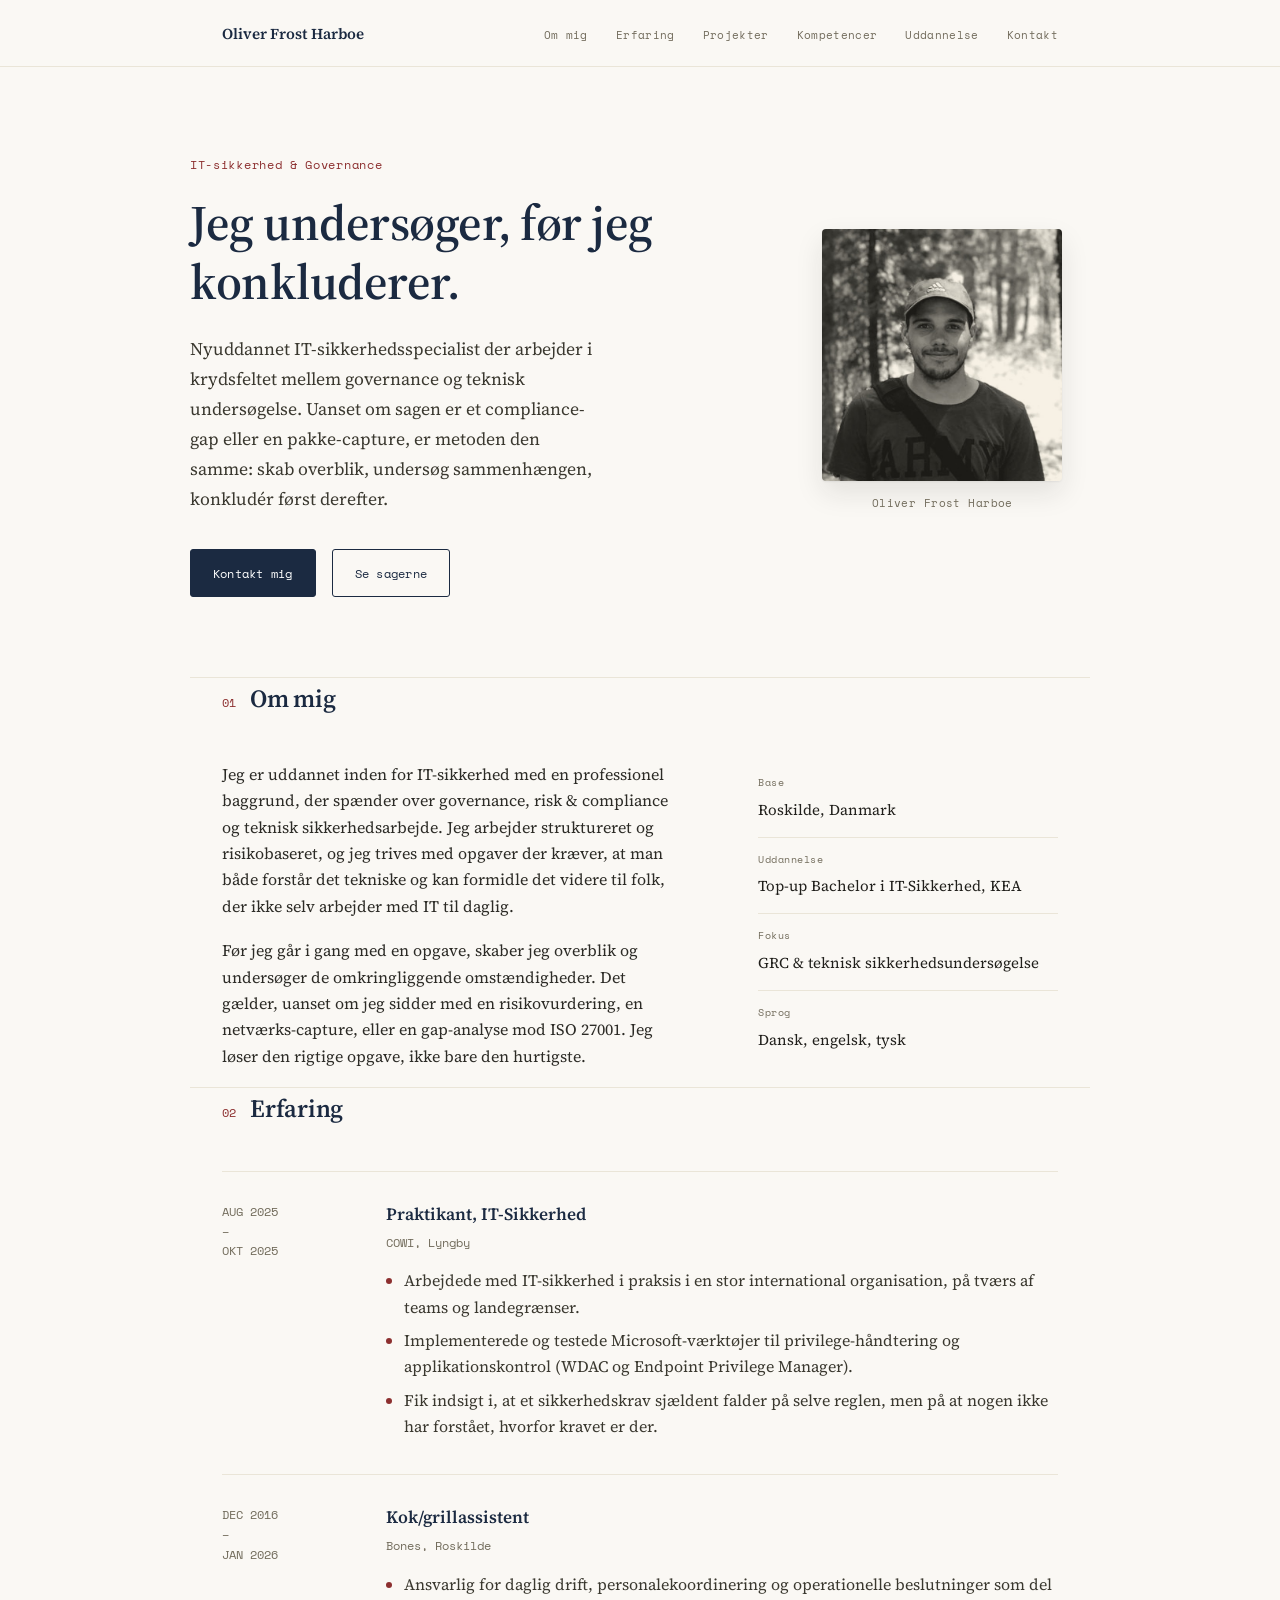
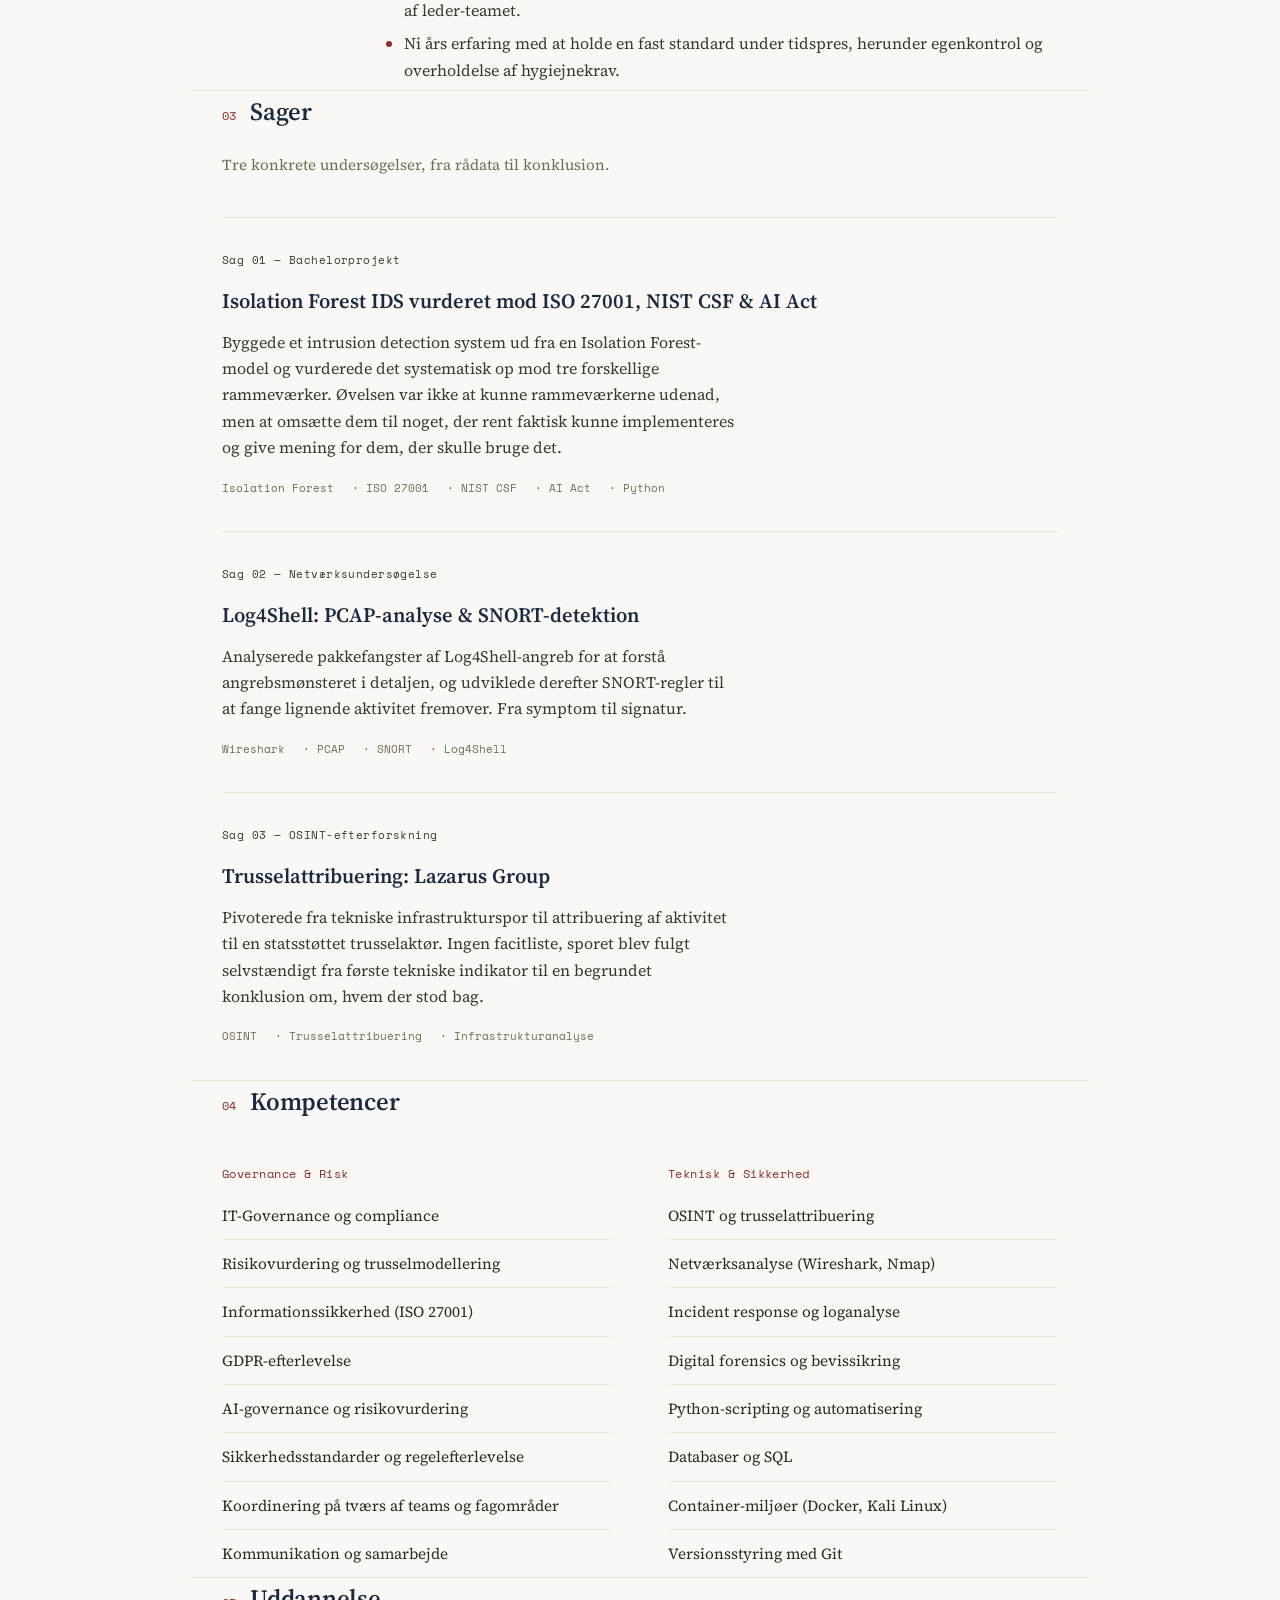
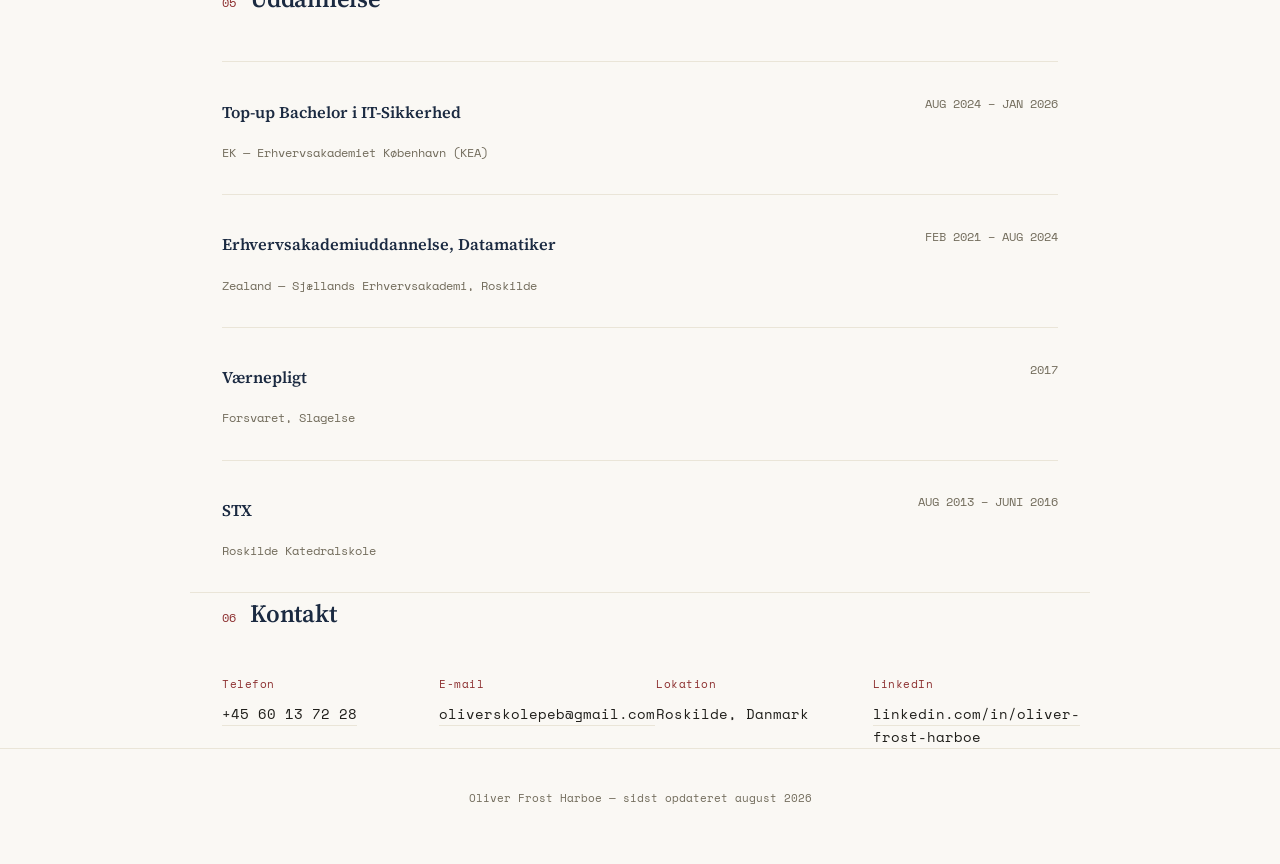
==== commit d5908f05: "Flyt portraetbillede til images-mappe" ====
--- a/index.html
+++ b/index.html
@@ -284,12 +284,12 @@
 <section id="sager" class="wrap">
   <div class="section-head">
     <span class="section-num">03</span>
-    <h2 class="section-title">Projekter</h2>
+    <h2 class="section-title">Sager</h2>
   </div>
   <p class="section-intro">Tre konkrete undersøgelser, fra rådata til konklusion.</p>
 
   <div class="case">
-    <p class="case-tag">Projekt 01 — Bachelorprojekt</p>
+    <p class="case-tag">Sag 01 — Bachelorprojekt</p>
     <h3>Isolation Forest IDS vurderet mod ISO 27001, NIST CSF &amp; AI Act</h3>
     <p>Byggede et intrusion detection system ud fra en Isolation Forest-model og vurderede det systematisk op mod tre forskellige rammeværker. Øvelsen var ikke at kunne rammeværkerne udenad, men at omsætte dem til noget, der rent faktisk kunne implementeres og give mening for dem, der skulle bruge det.</p>
     <div class="pills">
@@ -302,7 +302,7 @@
   </div>
 
   <div class="case">
-    <p class="case-tag">Projekt 02 — Netværksundersøgelse</p>
+    <p class="case-tag">Sag 02 — Netværksundersøgelse</p>
     <h3>Log4Shell: PCAP-analyse &amp; SNORT-detektion</h3>
     <p>Analyserede pakkefangster af Log4Shell-angreb for at forstå angrebsmønsteret i detaljen, og udviklede derefter SNORT-regler til at fange lignende aktivitet fremover. Fra symptom til signatur.</p>
     <div class="pills">
@@ -314,7 +314,7 @@
   </div>
 
   <div class="case">
-    <p class="case-tag">Projekt 03 — OSINT-efterforskning</p>
+    <p class="case-tag">Sag 03 — OSINT-efterforskning</p>
     <h3>Trusselattribuering: Lazarus Group</h3>
     <p>Pivoterede fra tekniske infrastrukturspor til attribuering af aktivitet til en statsstøttet trusselaktør. Ingen facitliste, sporet blev fulgt selvstændigt fra første tekniske indikator til en begrundet konklusion om, hvem der stod bag.</p>
     <div class="pills">
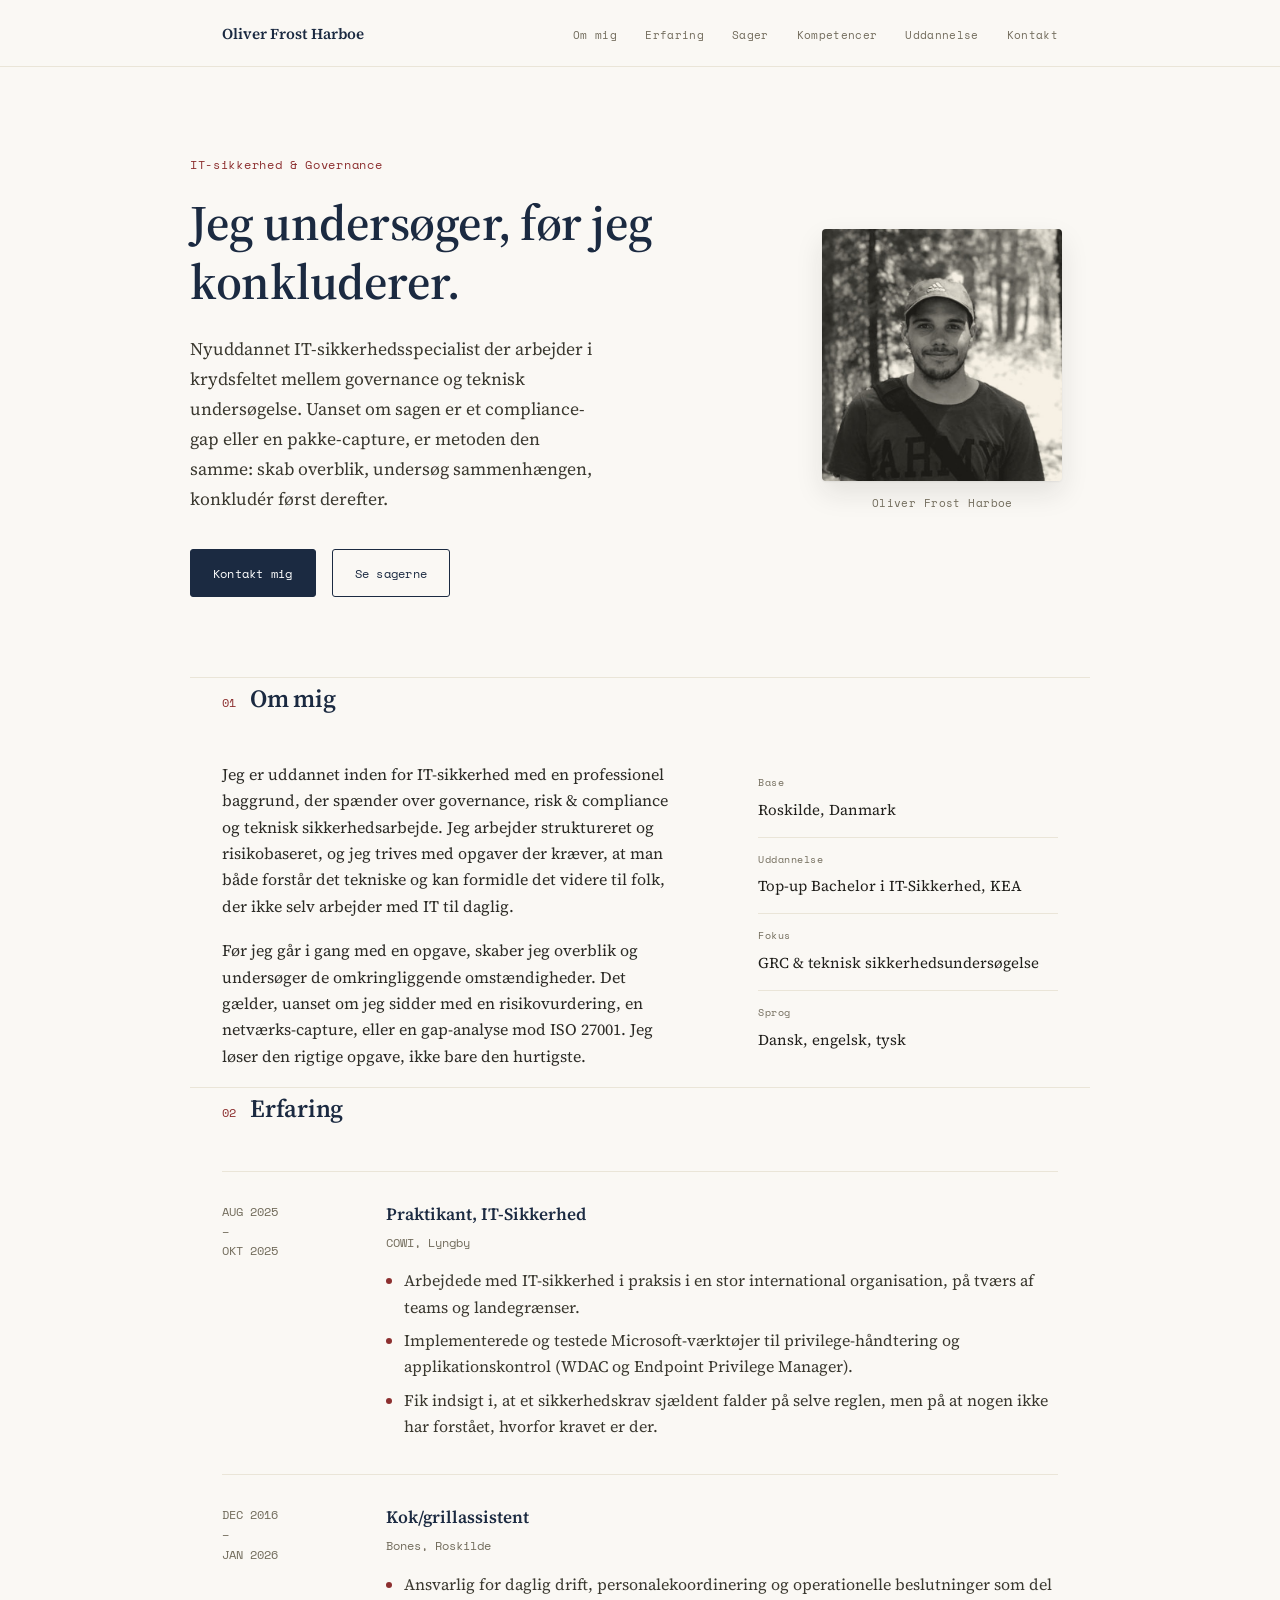
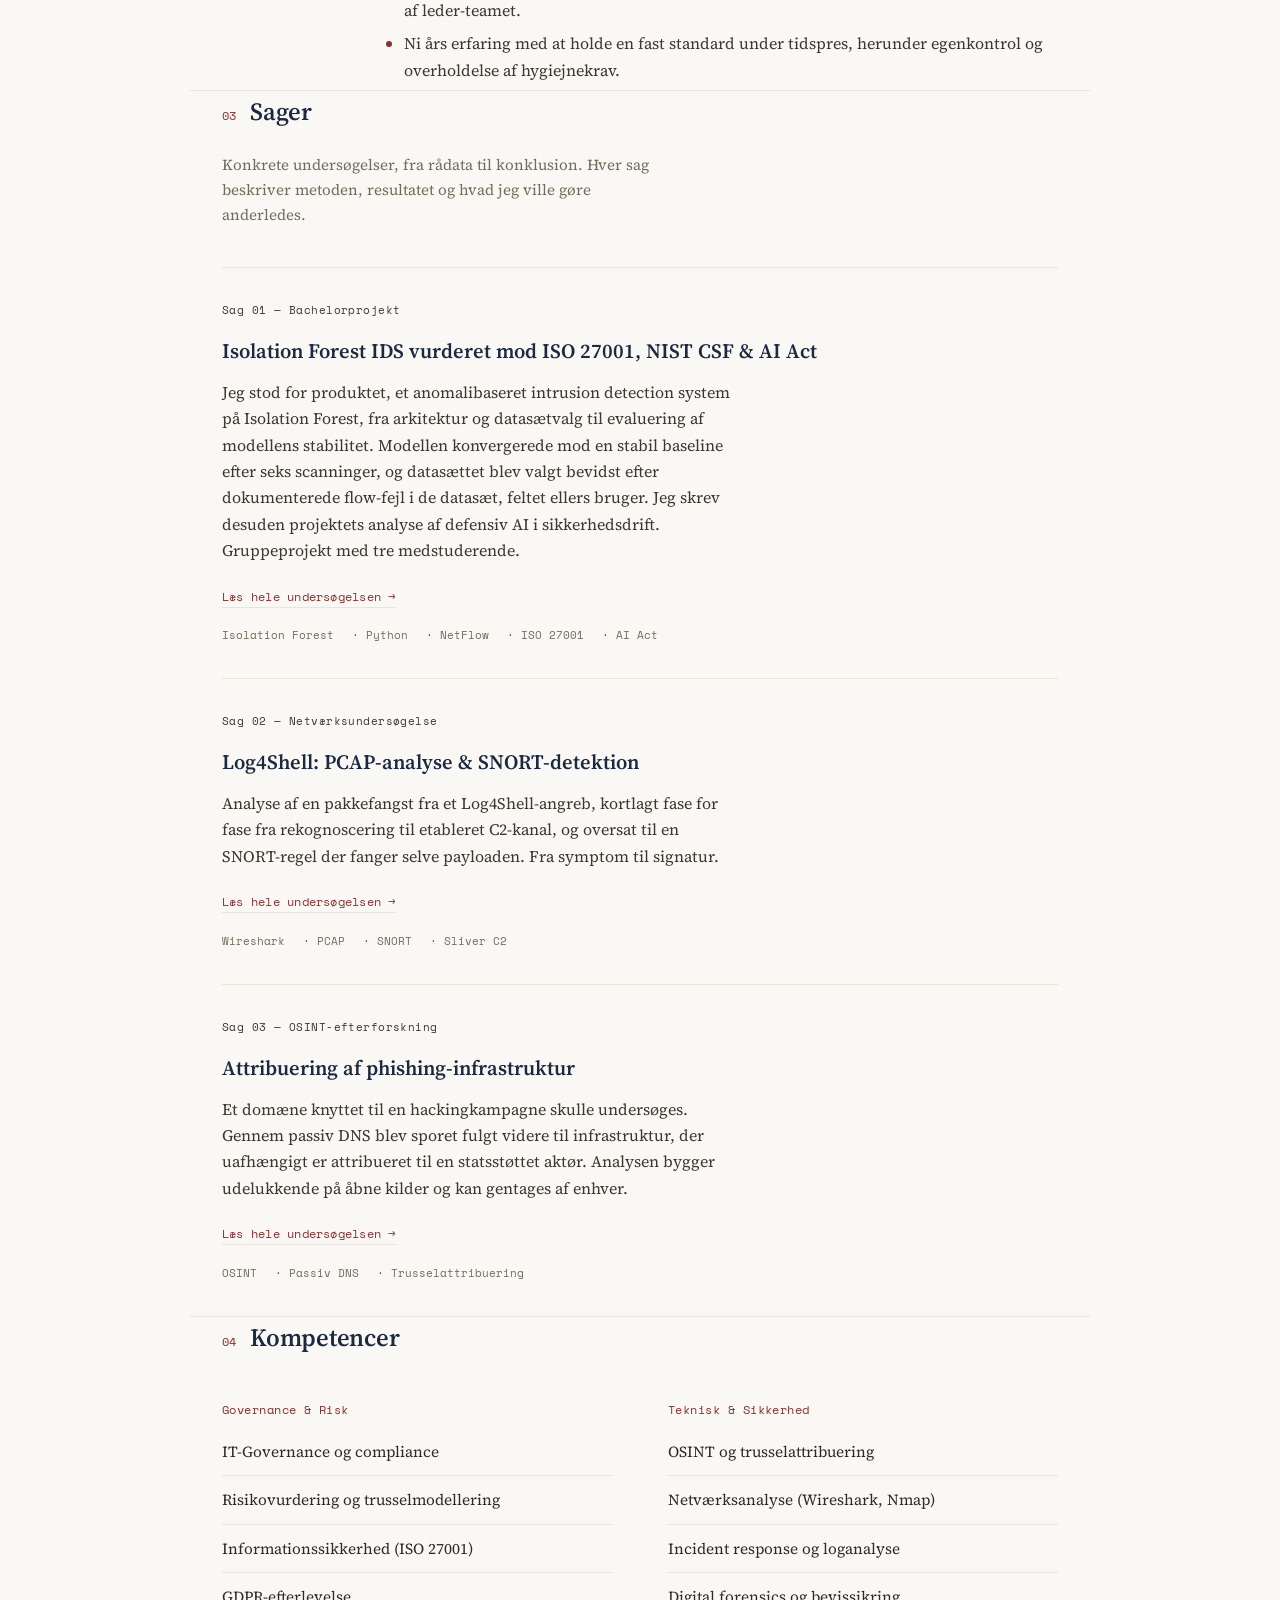
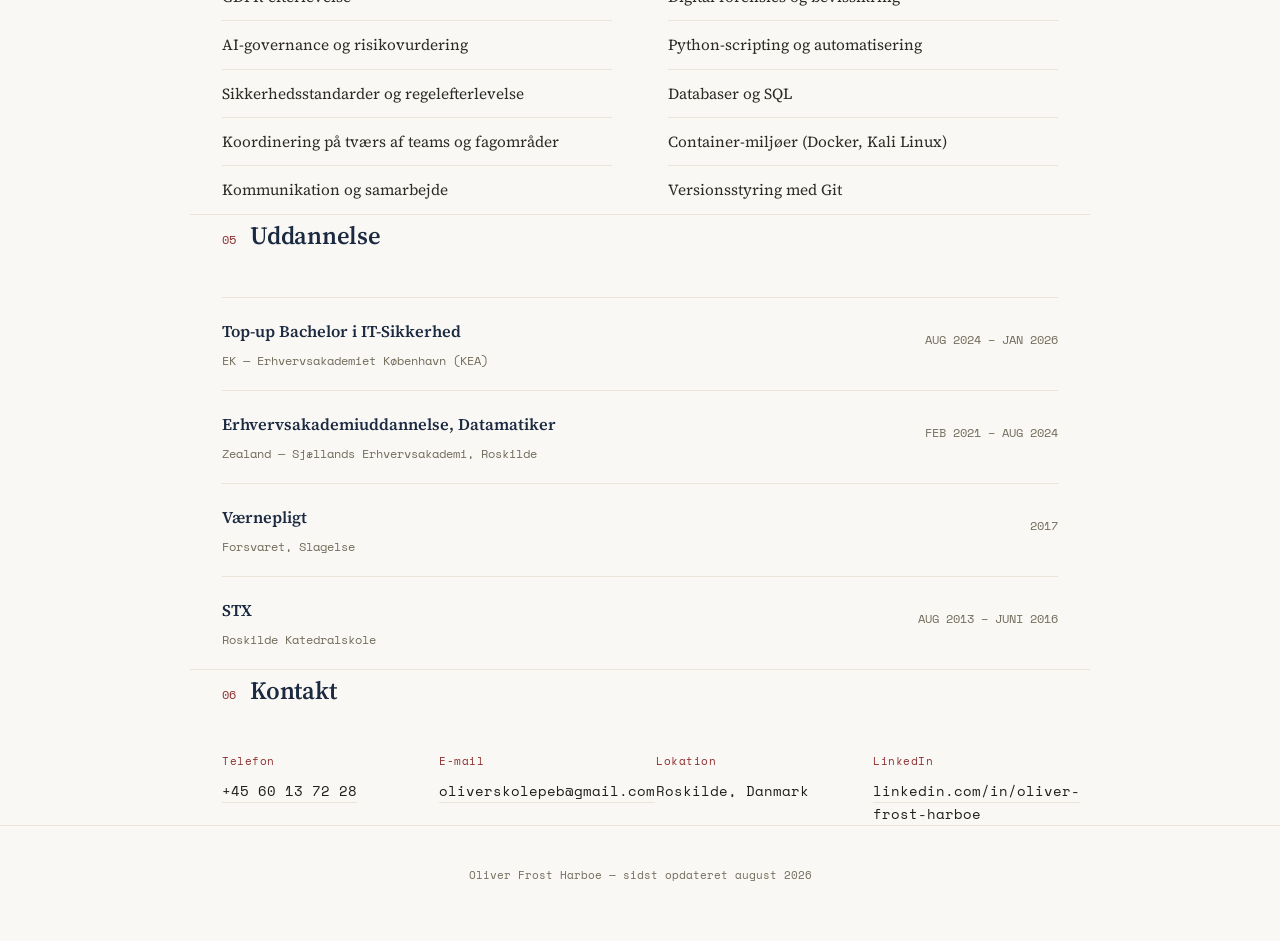
==== commit c6cffbe1: "Tilfoej Sag 02 og Sag 04, udvid Sag 01 med rammevaerksvurdering" ====
--- a/index.html
+++ b/index.html
@@ -8,189 +8,7 @@
 <link rel="preconnect" href="https://fonts.googleapis.com">
 <link rel="preconnect" href="https://fonts.gstatic.com" crossorigin>
 <link href="https://fonts.googleapis.com/css2?family=Source+Serif+4:opsz,wght@8..60,400;8..60,500;8..60,600;8..60,700&family=Space+Mono:wght@400;700&display=swap" rel="stylesheet">
-<style>
-  :root{
-    --bg:#FAF8F4;
-    --surface:#FFFFFF;
-    --ink:#201F1B;
-    --navy:#1B2A41;
-    --accent:#8C2F2F;
-    --muted:#726C5C;
-    --line:#EAE5D8;
-    --serif: "Source Serif 4", Georgia, serif;
-    --mono: "Space Mono", "Courier New", monospace;
-  }
-
-  *{box-sizing:border-box;}
-  html{scroll-behavior:smooth;}
-  @media (prefers-reduced-motion: reduce){
-    html{scroll-behavior:auto;}
-    *{animation-duration:0.01ms !important; animation-iteration-count:1 !important; transition-duration:0.01ms !important;}
-  }
-
-  body{
-    margin:0;
-    background:var(--bg);
-    color:var(--ink);
-    font-family:var(--serif);
-    line-height:1.65;
-    -webkit-font-smoothing:antialiased;
-  }
-
-  a{color:inherit;}
-  ::selection{background:var(--accent); color:#fff;}
-
-  .wrap{max-width:900px; margin:0 auto; padding:0 32px;}
-
-  /* ---------- nav ---------- */
-  header.nav{
-    position:sticky; top:0; z-index:50;
-    background:rgba(250,248,244,0.9);
-    backdrop-filter:blur(6px);
-    border-bottom:1px solid var(--line);
-  }
-  .nav-inner{
-    max-width:900px; margin:0 auto; padding:20px 32px;
-    display:flex; align-items:center; justify-content:space-between;
-    gap:16px; flex-wrap:wrap;
-  }
-  .nav-name{
-    font-family:var(--serif); font-weight:600; font-size:0.95rem;
-    color:var(--navy); text-decoration:none;
-  }
-  .nav-links{display:flex; gap:28px; flex-wrap:wrap; list-style:none; margin:0; padding:0;}
-  .nav-links a{
-    font-family:var(--mono); font-size:0.7rem; letter-spacing:0.03em;
-    text-decoration:none; color:var(--muted);
-    transition:color 0.15s ease;
-  }
-  .nav-links a:hover, .nav-links a:focus-visible{color:var(--accent);}
-
-  /* ---------- hero ---------- */
-  .hero{padding:88px 0 80px;}
-  .hero-grid{display:grid; grid-template-columns:1.3fr 0.7fr; gap:56px; align-items:center;}
-  @media (max-width:760px){.hero-grid{grid-template-columns:1fr;}}
-  .eyebrow{
-    font-family:var(--mono); font-size:0.72rem; letter-spacing:0.06em;
-    color:var(--accent); margin:0 0 20px;
-  }
-  h1.headline{
-    font-family:var(--serif); font-weight:600; font-size:clamp(2.2rem, 4.8vw, 3.1rem);
-    line-height:1.18; margin:0 0 24px; letter-spacing:-0.01em;
-    color:var(--navy);
-  }
-  .hero p.lede{font-size:1.1rem; color:#3a382f; margin:0 0 34px; max-width:46ch; line-height:1.7;}
-  .hero-actions{display:flex; gap:16px; flex-wrap:wrap; align-items:center;}
-
-  .id-photo{justify-self:center; width:100%; max-width:240px;}
-  .id-photo .frame{
-    width:100%; aspect-ratio:1/1.05; overflow:hidden;
-    border-radius:4px;
-    box-shadow:0 1px 2px rgba(32,31,27,0.06), 0 12px 28px rgba(32,31,27,0.10);
-  }
-  .id-photo img{width:100%; height:100%; object-fit:cover; display:block;}
-  .id-photo .cap{
-    font-family:var(--mono); font-size:0.66rem; letter-spacing:0.04em;
-    color:var(--muted); text-align:center; margin-top:14px;
-  }
-
-  .btn{
-    font-family:var(--mono); font-size:0.76rem; letter-spacing:0.02em;
-    text-decoration:none; padding:13px 22px; border-radius:3px;
-    border:1px solid var(--navy); color:var(--navy); display:inline-block;
-    transition:background 0.15s ease, color 0.15s ease, border-color 0.15s ease;
-  }
-  .btn:hover, .btn:focus-visible{background:var(--navy); color:#fff;}
-  .btn.primary{background:var(--navy); color:#fff;}
-  .btn.primary:hover, .btn.primary:focus-visible{background:var(--accent); border-color:var(--accent);}
-  .btn.ghost{border-color:var(--line); color:var(--muted);}
-  .btn.ghost:hover, .btn.ghost:focus-visible{border-color:var(--accent); color:var(--accent); background:transparent;}
-
-  /* ---------- section shell ---------- */
-  section{padding:72px 0; border-top:1px solid var(--line);}
-  .section-head{display:flex; align-items:baseline; gap:14px; margin-bottom:42px;}
-  .section-num{font-family:var(--mono); color:var(--accent); font-size:0.78rem;}
-  h2.section-title{
-    font-family:var(--serif); font-weight:600; font-size:1.55rem; margin:0;
-    color:var(--navy); letter-spacing:-0.01em;
-  }
-
-  /* ---------- about ---------- */
-  .about-grid{display:grid; grid-template-columns:1.6fr 1fr; gap:56px;}
-  @media (max-width:700px){.about-grid{grid-template-columns:1fr;}}
-  .about p{margin:0 0 18px; color:#2c2b26; max-width:56ch;}
-  .facts{align-self:start;}
-  .facts .fact{padding:14px 0; border-top:1px solid var(--line);}
-  .facts .fact:first-child{border-top:none;}
-  .facts .fact-label{display:block; font-family:var(--mono); font-size:0.64rem; letter-spacing:0.05em; color:var(--muted); margin-bottom:4px;}
-  .facts .fact-value{font-size:0.94rem; color:var(--ink);}
-
-  /* ---------- experience ---------- */
-  .entry{
-    display:grid; grid-template-columns:140px 1fr; gap:24px;
-    padding:28px 0; border-top:1px solid var(--line);
-  }
-  .entry:first-child{border-top:none; padding-top:0;}
-  .entry:last-child{padding-bottom:0;}
-  .entry-meta{font-family:var(--mono); font-size:0.72rem; color:var(--muted); line-height:1.7; padding-top:2px;}
-  .entry-role{font-weight:600; font-size:1.08rem; color:var(--navy); margin:0 0 4px; font-family:var(--serif);}
-  .entry-org{font-family:var(--mono); font-size:0.78rem; color:var(--muted); margin:0 0 14px;}
-  .entry ul{margin:0; padding-left:18px; color:#3a382f;}
-  .entry li{margin-bottom:7px;}
-  .entry li::marker{color:var(--accent);}
-
-  /* ---------- projects ---------- */
-  .section-intro{color:var(--muted); font-size:0.95rem; margin:-22px 0 40px; max-width:56ch;}
-
-  .case{padding:34px 0; border-top:1px solid var(--line);}
-  .case:first-child{border-top:none; padding-top:0;}
-  .case-tag{
-    font-family:var(--mono); font-size:0.68rem; letter-spacing:0.04em;
-    color:var(--accent); margin:0 0 10px;
-  }
-  .case h3{font-family:var(--serif); font-size:1.28rem; margin:0 0 14px; color:var(--navy); font-weight:600; line-height:1.3;}
-  .case p{margin:0 0 18px; color:#3a382f; max-width:64ch;}
-  .pills{display:flex; flex-wrap:wrap; gap:8px 18px;}
-  .pill{
-    font-family:var(--mono); font-size:0.7rem; color:var(--muted);
-    position:relative; padding-left:14px;
-  }
-  .pill::before{content:"·"; position:absolute; left:0; color:var(--accent);}
-  .pill:first-child{padding-left:0;}
-  .pill:first-child::before{display:none;}
-
-  /* ---------- skills ---------- */
-  .skills-grid{display:grid; grid-template-columns:1fr 1fr; gap:56px;}
-  @media (max-width:640px){.skills-grid{grid-template-columns:1fr;} .entry{grid-template-columns:1fr;}}
-  .skill-col h3{
-    font-family:var(--mono); font-size:0.72rem; letter-spacing:0.04em;
-    color:var(--accent); margin:0 0 20px; font-weight:400;
-  }
-  .skill-col ul{list-style:none; margin:0; padding:0;}
-  .skill-col li{
-    padding:11px 0; border-top:1px solid var(--line);
-    font-size:0.96rem; color:#2c2b26;
-  }
-  .skill-col li:first-child{border-top:none; padding-top:0;}
-
-  /* ---------- education ---------- */
-  .edu-item{padding:20px 0; border-top:1px solid var(--line); display:flex; justify-content:space-between; gap:20px; flex-wrap:wrap;}
-  .edu-item:first-child{border-top:none; padding-top:0;}
-  .edu-name{font-weight:600; color:var(--navy); font-family:var(--serif); font-size:1.02rem;}
-  .edu-school{font-family:var(--mono); font-size:0.76rem; color:var(--muted); margin-top:5px;}
-  .edu-date{font-family:var(--mono); font-size:0.74rem; color:var(--muted); white-space:nowrap;}
-
-  /* ---------- contact ---------- */
-  .contact-grid{display:grid; grid-template-columns:repeat(auto-fit, minmax(160px, 1fr)); gap:32px;}
-  .contact-item{font-family:var(--mono); font-size:0.88rem;}
-  .contact-item .label{display:block; color:var(--accent); font-size:0.66rem; letter-spacing:0.05em; margin-bottom:8px;}
-  .contact-item a{text-decoration:none; border-bottom:1px solid var(--line); padding-bottom:1px;}
-  .contact-item a:hover, .contact-item a:focus-visible{border-color:var(--accent); color:var(--accent);}
-
-  footer{padding:40px 0 56px; font-family:var(--mono); font-size:0.7rem; color:var(--muted); text-align:center; border-top:1px solid var(--line);}
-
-  :focus-visible{outline:2px solid var(--accent); outline-offset:3px;}
-</style>
+<link rel="stylesheet" href="style.css">
 </head>
 <body>
 
@@ -200,7 +18,7 @@
     <ul class="nav-links">
       <li><a href="#om">Om mig</a></li>
       <li><a href="#erfaring">Erfaring</a></li>
-      <li><a href="#sager">Projekter</a></li>
+      <li><a href="#sager">Sager</a></li>
       <li><a href="#kompetencer">Kompetencer</a></li>
       <li><a href="#uddannelse">Uddannelse</a></li>
       <li><a href="#kontakt">Kontakt</a></li>
@@ -232,7 +50,6 @@
   <div class="section-head">
     <span class="section-num">01</span>
     <h2 class="section-title">Om mig</h2>
-    
   </div>
   <div class="about-grid">
     <div class="about">
@@ -252,7 +69,6 @@
   <div class="section-head">
     <span class="section-num">02</span>
     <h2 class="section-title">Erfaring</h2>
-    
   </div>
 
   <div class="entry">
@@ -286,41 +102,44 @@
     <span class="section-num">03</span>
     <h2 class="section-title">Sager</h2>
   </div>
-  <p class="section-intro">Tre konkrete undersøgelser, fra rådata til konklusion.</p>
+  <p class="section-intro">Konkrete undersøgelser, fra rådata til konklusion. Hver sag beskriver metoden, resultatet og hvad jeg ville gøre anderledes.</p>
 
   <div class="case">
     <p class="case-tag">Sag 01 — Bachelorprojekt</p>
     <h3>Isolation Forest IDS vurderet mod ISO 27001, NIST CSF &amp; AI Act</h3>
-    <p>Byggede et intrusion detection system ud fra en Isolation Forest-model og vurderede det systematisk op mod tre forskellige rammeværker. Øvelsen var ikke at kunne rammeværkerne udenad, men at omsætte dem til noget, der rent faktisk kunne implementeres og give mening for dem, der skulle bruge det.</p>
+    <p>Jeg stod for produktet, et anomalibaseret intrusion detection system på Isolation Forest, fra arkitektur og datasætvalg til evaluering af modellens stabilitet. Modellen konvergerede mod en stabil baseline efter seks scanninger, og datasættet blev valgt bevidst efter dokumenterede flow-fejl i de datasæt, feltet ellers bruger. Jeg skrev desuden projektets analyse af defensiv AI i sikkerhedsdrift. Gruppeprojekt med tre medstuderende.</p>
+    <p><a class="case-link" href="sager/ids.html">Læs hele undersøgelsen →</a></p>
     <div class="pills">
       <span class="pill">Isolation Forest</span>
+      <span class="pill">Python</span>
+      <span class="pill">NetFlow</span>
       <span class="pill">ISO 27001</span>
-      <span class="pill">NIST CSF</span>
       <span class="pill">AI Act</span>
-      <span class="pill">Python</span>
     </div>
   </div>
 
   <div class="case">
     <p class="case-tag">Sag 02 — Netværksundersøgelse</p>
     <h3>Log4Shell: PCAP-analyse &amp; SNORT-detektion</h3>
-    <p>Analyserede pakkefangster af Log4Shell-angreb for at forstå angrebsmønsteret i detaljen, og udviklede derefter SNORT-regler til at fange lignende aktivitet fremover. Fra symptom til signatur.</p>
+    <p>Analyse af en pakkefangst fra et Log4Shell-angreb, kortlagt fase for fase fra rekognoscering til etableret C2-kanal, og oversat til en SNORT-regel der fanger selve payloaden. Fra symptom til signatur.</p>
+    <p><a class="case-link" href="sager/log4shell.html">Læs hele undersøgelsen →</a></p>
     <div class="pills">
       <span class="pill">Wireshark</span>
       <span class="pill">PCAP</span>
       <span class="pill">SNORT</span>
-      <span class="pill">Log4Shell</span>
+      <span class="pill">Sliver C2</span>
     </div>
   </div>
 
   <div class="case">
     <p class="case-tag">Sag 03 — OSINT-efterforskning</p>
-    <h3>Trusselattribuering: Lazarus Group</h3>
-    <p>Pivoterede fra tekniske infrastrukturspor til attribuering af aktivitet til en statsstøttet trusselaktør. Ingen facitliste, sporet blev fulgt selvstændigt fra første tekniske indikator til en begrundet konklusion om, hvem der stod bag.</p>
+    <h3>Attribuering af phishing-infrastruktur</h3>
+    <p>Et domæne knyttet til en hackingkampagne skulle undersøges. Gennem passiv DNS blev sporet fulgt videre til infrastruktur, der uafhængigt er attribueret til en statsstøttet aktør. Analysen bygger udelukkende på åbne kilder og kan gentages af enhver.</p>
+    <p><a class="case-link" href="sager/osint-attribuering.html">Læs hele undersøgelsen →</a></p>
     <div class="pills">
       <span class="pill">OSINT</span>
+      <span class="pill">Passiv DNS</span>
       <span class="pill">Trusselattribuering</span>
-      <span class="pill">Infrastrukturanalyse</span>
     </div>
   </div>
 </section>
@@ -329,7 +148,6 @@
   <div class="section-head">
     <span class="section-num">04</span>
     <h2 class="section-title">Kompetencer</h2>
-    
   </div>
   <div class="skills-grid">
     <div class="skill-col">
@@ -365,7 +183,6 @@
   <div class="section-head">
     <span class="section-num">05</span>
     <h2 class="section-title">Uddannelse</h2>
-    
   </div>
 
   <div class="edu-item">
@@ -402,7 +219,6 @@
   <div class="section-head">
     <span class="section-num">06</span>
     <h2 class="section-title">Kontakt</h2>
-    
   </div>
   <div class="contact-grid">
     <div class="contact-item">
--- a/style.css
+++ b/style.css
@@ -0,0 +1,276 @@
+:root{
+  --bg:#FAF8F4;
+  --surface:#FFFFFF;
+  --ink:#201F1B;
+  --navy:#1B2A41;
+  --accent:#8C2F2F;
+  --muted:#726C5C;
+  --line:#EAE5D8;
+  --serif: "Source Serif 4", Georgia, serif;
+  --mono: "Space Mono", "Courier New", monospace;
+}
+
+*{box-sizing:border-box;}
+html{scroll-behavior:smooth;}
+@media (prefers-reduced-motion: reduce){
+  html{scroll-behavior:auto;}
+  *{animation-duration:0.01ms !important; animation-iteration-count:1 !important; transition-duration:0.01ms !important;}
+}
+
+body{
+  margin:0;
+  background:var(--bg);
+  color:var(--ink);
+  font-family:var(--serif);
+  line-height:1.65;
+  -webkit-font-smoothing:antialiased;
+}
+
+a{color:inherit;}
+::selection{background:var(--accent); color:#fff;}
+
+.wrap{max-width:900px; margin:0 auto; padding:0 32px;}
+
+/* ---------- nav ---------- */
+header.nav{
+  position:sticky; top:0; z-index:50;
+  background:rgba(250,248,244,0.9);
+  backdrop-filter:blur(6px);
+  border-bottom:1px solid var(--line);
+}
+.nav-inner{
+  max-width:900px; margin:0 auto; padding:20px 32px;
+  display:flex; align-items:center; justify-content:space-between;
+  gap:16px; flex-wrap:wrap;
+}
+.nav-name{
+  font-family:var(--serif); font-weight:600; font-size:0.95rem;
+  color:var(--navy); text-decoration:none;
+}
+.nav-links{display:flex; gap:28px; flex-wrap:wrap; list-style:none; margin:0; padding:0;}
+.nav-links a{
+  font-family:var(--mono); font-size:0.7rem; letter-spacing:0.03em;
+  text-decoration:none; color:var(--muted);
+  transition:color 0.15s ease;
+}
+.nav-links a:hover, .nav-links a:focus-visible{color:var(--accent);}
+
+/* ---------- hero ---------- */
+.hero{padding:88px 0 80px;}
+.hero-grid{display:grid; grid-template-columns:1.3fr 0.7fr; gap:56px; align-items:center;}
+@media (max-width:760px){.hero-grid{grid-template-columns:1fr;}}
+.eyebrow{
+  font-family:var(--mono); font-size:0.72rem; letter-spacing:0.06em;
+  color:var(--accent); margin:0 0 20px;
+}
+h1.headline{
+  font-family:var(--serif); font-weight:600; font-size:clamp(2.2rem, 4.8vw, 3.1rem);
+  line-height:1.18; margin:0 0 24px; letter-spacing:-0.01em;
+  color:var(--navy);
+}
+.hero p.lede{font-size:1.1rem; color:#3a382f; margin:0 0 34px; max-width:46ch; line-height:1.7;}
+.hero-actions{display:flex; gap:16px; flex-wrap:wrap; align-items:center;}
+
+.id-photo{justify-self:center; width:100%; max-width:240px;}
+.id-photo .frame{
+  width:100%; aspect-ratio:1/1.05; overflow:hidden;
+  border-radius:4px;
+  box-shadow:0 1px 2px rgba(32,31,27,0.06), 0 12px 28px rgba(32,31,27,0.10);
+}
+.id-photo img{width:100%; height:100%; object-fit:cover; display:block;}
+.id-photo .cap{
+  font-family:var(--mono); font-size:0.66rem; letter-spacing:0.04em;
+  color:var(--muted); text-align:center; margin-top:14px;
+}
+
+.btn{
+  font-family:var(--mono); font-size:0.76rem; letter-spacing:0.02em;
+  text-decoration:none; padding:13px 22px; border-radius:3px;
+  border:1px solid var(--navy); color:var(--navy); display:inline-block;
+  transition:background 0.15s ease, color 0.15s ease, border-color 0.15s ease;
+}
+.btn:hover, .btn:focus-visible{background:var(--navy); color:#fff;}
+.btn.primary{background:var(--navy); color:#fff;}
+.btn.primary:hover, .btn.primary:focus-visible{background:var(--accent); border-color:var(--accent);}
+.btn.ghost{border-color:var(--line); color:var(--muted);}
+.btn.ghost:hover, .btn.ghost:focus-visible{border-color:var(--accent); color:var(--accent); background:transparent;}
+
+/* ---------- section shell ---------- */
+section{padding:72px 0; border-top:1px solid var(--line);}
+.section-head{display:flex; align-items:baseline; gap:14px; margin-bottom:42px;}
+.section-num{font-family:var(--mono); color:var(--accent); font-size:0.78rem;}
+h2.section-title{
+  font-family:var(--serif); font-weight:600; font-size:1.55rem; margin:0;
+  color:var(--navy); letter-spacing:-0.01em;
+}
+
+/* ---------- about ---------- */
+.about-grid{display:grid; grid-template-columns:1.6fr 1fr; gap:56px;}
+@media (max-width:700px){.about-grid{grid-template-columns:1fr;}}
+.about p{margin:0 0 18px; color:#2c2b26; max-width:56ch;}
+.facts{align-self:start;}
+.facts .fact{padding:14px 0; border-top:1px solid var(--line);}
+.facts .fact:first-child{border-top:none;}
+.facts .fact-label{display:block; font-family:var(--mono); font-size:0.64rem; letter-spacing:0.05em; color:var(--muted); margin-bottom:4px;}
+.facts .fact-value{font-size:0.94rem; color:var(--ink);}
+
+/* ---------- experience ---------- */
+.entry{
+  display:grid; grid-template-columns:140px 1fr; gap:24px;
+  padding:28px 0; border-top:1px solid var(--line);
+}
+.entry:first-child{border-top:none; padding-top:0;}
+.entry:last-child{padding-bottom:0;}
+.entry-meta{font-family:var(--mono); font-size:0.72rem; color:var(--muted); line-height:1.7; padding-top:2px;}
+.entry-role{font-weight:600; font-size:1.08rem; color:var(--navy); margin:0 0 4px; font-family:var(--serif);}
+.entry-org{font-family:var(--mono); font-size:0.78rem; color:var(--muted); margin:0 0 14px;}
+.entry ul{margin:0; padding-left:18px; color:#3a382f;}
+.entry li{margin-bottom:7px;}
+.entry li::marker{color:var(--accent);}
+
+/* ---------- sager (oversigt) ---------- */
+.section-intro{color:var(--muted); font-size:0.95rem; margin:-22px 0 40px; max-width:56ch;}
+
+.case{padding:34px 0; border-top:1px solid var(--line);}
+.case:first-child{border-top:none; padding-top:0;}
+.case-tag{
+  font-family:var(--mono); font-size:0.68rem; letter-spacing:0.04em;
+  color:var(--accent); margin:0 0 10px;
+}
+.case h3{font-family:var(--serif); font-size:1.28rem; margin:0 0 14px; color:var(--navy); font-weight:600; line-height:1.3;}
+.case p{margin:0 0 18px; color:#3a382f; max-width:64ch;}
+.case-link{
+  font-family:var(--mono); font-size:0.72rem; letter-spacing:0.02em;
+  color:var(--accent); text-decoration:none;
+  border-bottom:1px solid var(--line); padding-bottom:2px;
+  transition:border-color 0.15s ease;
+}
+.case-link:hover, .case-link:focus-visible{border-color:var(--accent);}
+.case-pending{
+  font-family:var(--mono); font-size:0.68rem; letter-spacing:0.02em;
+  color:var(--muted);
+}
+.pills{display:flex; flex-wrap:wrap; gap:8px 18px;}
+.pill{
+  font-family:var(--mono); font-size:0.7rem; color:var(--muted);
+  position:relative; padding-left:14px;
+}
+.pill::before{content:"·"; position:absolute; left:0; color:var(--accent);}
+.pill:first-child{padding-left:0;}
+.pill:first-child::before{display:none;}
+
+/* ---------- skills ---------- */
+.skills-grid{display:grid; grid-template-columns:1fr 1fr; gap:56px;}
+@media (max-width:640px){.skills-grid{grid-template-columns:1fr;} .entry{grid-template-columns:1fr;}}
+.skill-col h3{
+  font-family:var(--mono); font-size:0.72rem; letter-spacing:0.04em;
+  color:var(--accent); margin:0 0 20px; font-weight:400;
+}
+.skill-col ul{list-style:none; margin:0; padding:0;}
+.skill-col li{
+  padding:11px 0; border-top:1px solid var(--line);
+  font-size:0.96rem; color:#2c2b26;
+}
+.skill-col li:first-child{border-top:none; padding-top:0;}
+
+/* ---------- education ---------- */
+.edu-item{padding:20px 0; border-top:1px solid var(--line); display:flex; justify-content:space-between; gap:20px; flex-wrap:wrap;}
+.edu-item:first-child{border-top:none; padding-top:0;}
+.edu-name{font-weight:600; color:var(--navy); font-family:var(--serif); font-size:1.02rem; margin:0;}
+.edu-school{font-family:var(--mono); font-size:0.76rem; color:var(--muted); margin:5px 0 0;}
+.edu-date{font-family:var(--mono); font-size:0.74rem; color:var(--muted); white-space:nowrap;}
+
+/* ---------- contact ---------- */
+.contact-grid{display:grid; grid-template-columns:repeat(auto-fit, minmax(160px, 1fr)); gap:32px;}
+.contact-item{font-family:var(--mono); font-size:0.88rem;}
+.contact-item .label{display:block; color:var(--accent); font-size:0.66rem; letter-spacing:0.05em; margin-bottom:8px;}
+.contact-item a{text-decoration:none; border-bottom:1px solid var(--line); padding-bottom:1px;}
+.contact-item a:hover, .contact-item a:focus-visible{border-color:var(--accent); color:var(--accent);}
+
+footer{padding:40px 0 56px; font-family:var(--mono); font-size:0.7rem; color:var(--muted); text-align:center; border-top:1px solid var(--line);}
+
+:focus-visible{outline:2px solid var(--accent); outline-offset:3px;}
+
+/* ---------- sagsside ---------- */
+.backlink{
+  font-family:var(--mono); font-size:0.7rem; letter-spacing:0.03em;
+  color:var(--muted); text-decoration:none;
+  transition:color 0.15s ease;
+}
+.backlink:hover, .backlink:focus-visible{color:var(--accent);}
+
+.case-hero{padding:72px 0 0;}
+.case-hero h1{
+  font-family:var(--serif); font-weight:600;
+  font-size:clamp(1.9rem, 4vw, 2.5rem); line-height:1.22;
+  margin:0 0 28px; letter-spacing:-0.01em; color:var(--navy);
+  max-width:22ch;
+}
+.case-facts{
+  display:grid; grid-template-columns:repeat(auto-fit, minmax(150px, 1fr));
+  gap:24px; padding:26px 0; border-top:1px solid var(--line); border-bottom:1px solid var(--line);
+}
+.case-facts .label{
+  display:block; font-family:var(--mono); font-size:0.62rem;
+  letter-spacing:0.05em; color:var(--muted); margin-bottom:5px;
+}
+.case-facts .value{font-size:0.92rem; color:var(--ink);}
+
+.prose{padding:56px 0 72px; max-width:66ch;}
+.prose h2{
+  font-family:var(--mono); font-size:0.74rem; letter-spacing:0.05em;
+  color:var(--accent); font-weight:400;
+  margin:52px 0 18px; padding-top:22px; border-top:1px solid var(--line);
+}
+.prose h2:first-child{margin-top:0; padding-top:0; border-top:none;}
+.prose p{margin:0 0 18px; color:#2c2b26;}
+.prose ul{margin:0 0 18px; padding-left:20px; color:#2c2b26;}
+.prose li{margin-bottom:9px;}
+.prose li::marker{color:var(--accent);}
+.prose strong{font-weight:600; color:var(--navy);}
+.prose code{
+  font-family:var(--mono); font-size:0.84em;
+  background:var(--surface); border:1px solid var(--line);
+  border-radius:3px; padding:1px 5px;
+}
+.prose a{color:var(--accent);}
+
+.finding{
+  background:var(--surface); border:1px solid var(--line);
+  border-radius:4px; padding:24px 26px; margin:0 0 18px;
+}
+.finding p:last-child{margin-bottom:0;}
+
+.stepnote{
+  font-family:var(--mono); font-size:0.68rem; letter-spacing:0.03em;
+  color:var(--muted); margin:0 0 8px;
+}
+
+.case-foot{
+  padding:34px 0 0; border-top:1px solid var(--line);
+  display:flex; gap:16px; flex-wrap:wrap;
+}
+
+.prose pre.code {
+  background: var(--navy);
+  color: #E8E4DC;
+  font-family: var(--mono);
+  font-size: .8rem;
+  line-height: 1.6;
+  padding: 1.25rem 1.5rem;
+  border-radius: 2px;
+  overflow-x: auto;
+  margin: 1.5rem 0;
+}
+.prose pre.code code {
+  display: block;
+  background: none;
+  border: none;
+  border-radius: 0;
+  box-shadow: none;
+  text-decoration: none;
+  color: inherit;
+  padding: 0;
+  font-size: inherit;
+  white-space: pre;
+}
